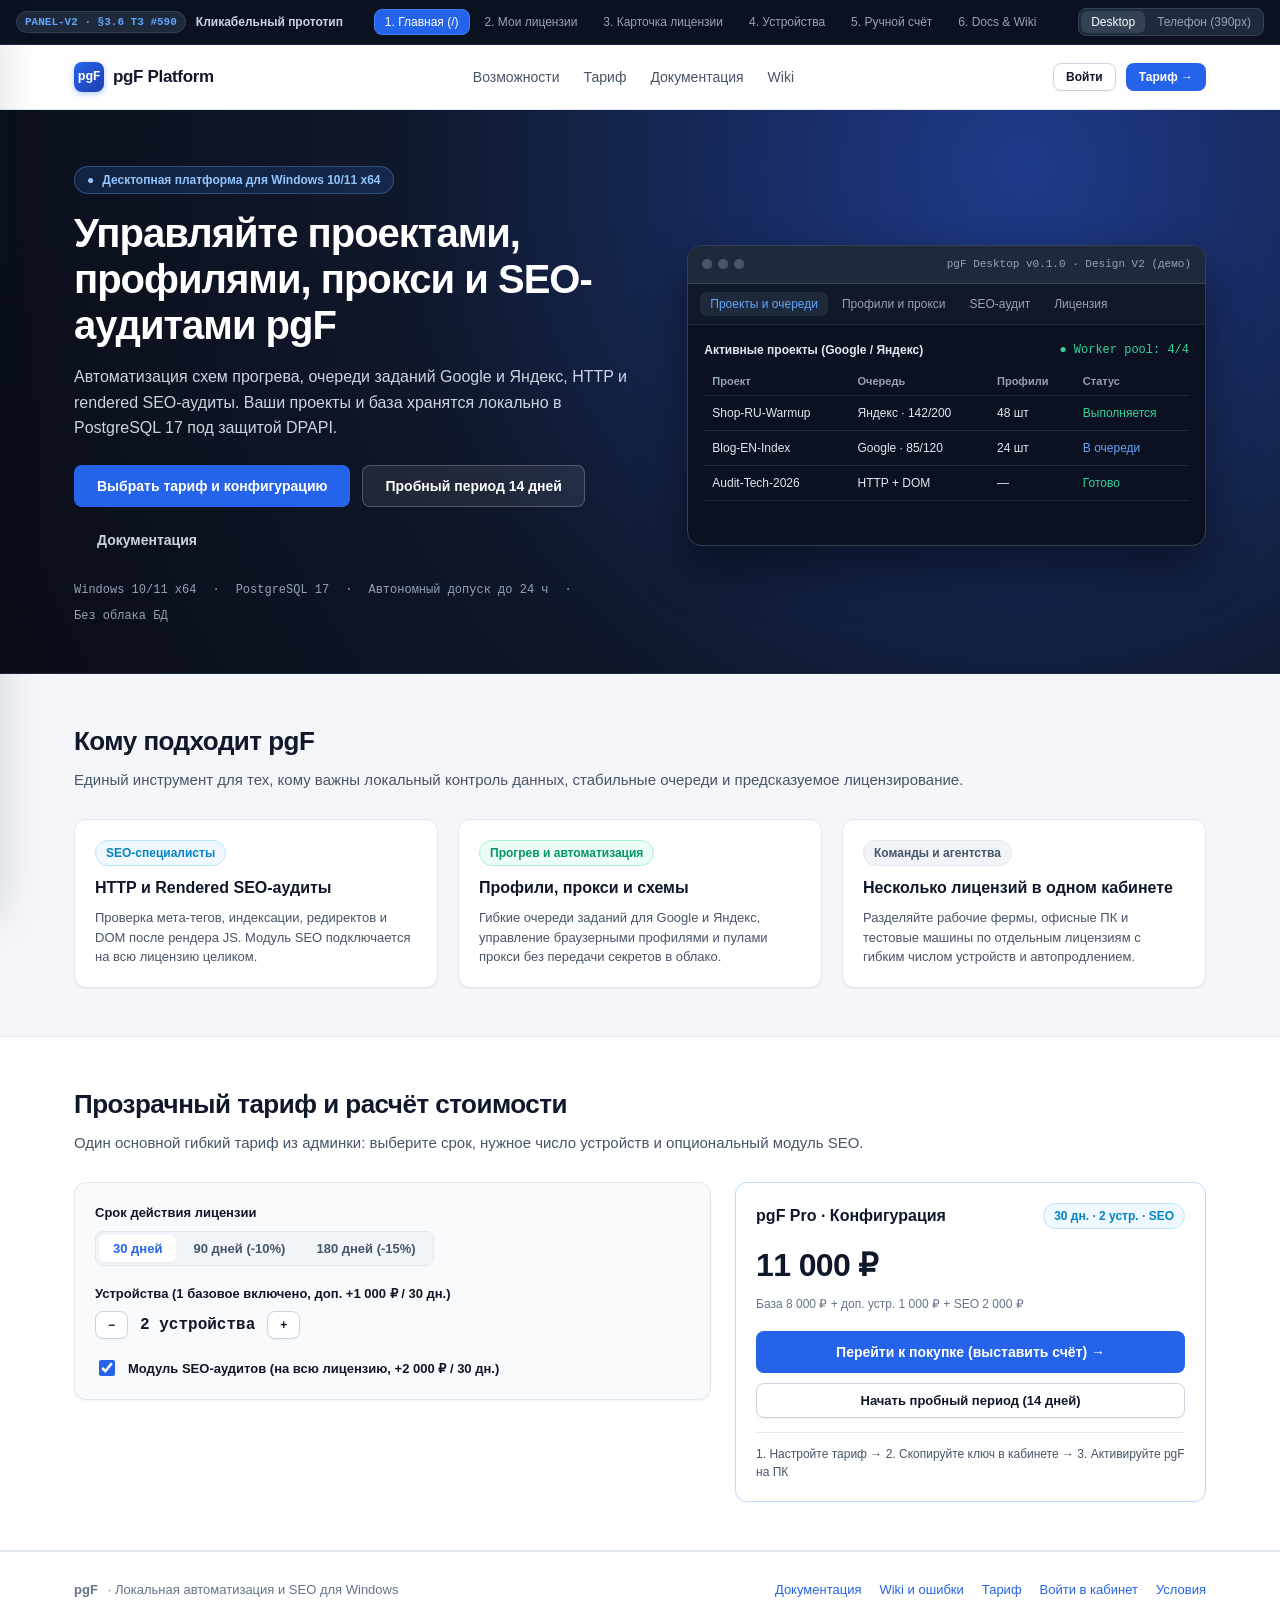
==== index.html @ 6607162d "Replace mobile subnav with slide-out left side drawer" ====
<!DOCTYPE html>
<html lang="ru">
<head>
  <meta charset="UTF-8" />
  <meta name="viewport" content="width=device-width, initial-scale=1.0" />
  <title>pgF PANEL-V2 — Интерактивный прототип (§3.6 ТЗ #590)</title>
  <style>
    :root {
      --bg: #f4f6f9;
      --surface: #ffffff;
      --surface-muted: #f8fafc;
      --surface-dark: #0f172a;
      --surface-dark-2: #1e293b;
      --border: #e2e8f0;
      --border-strong: #cbd5e1;
      --text: #0f172a;
      --text-secondary: #475569;
      --text-muted: #64748b;
      --primary: #2563eb;
      --primary-hover: #1d4ed8;
      --primary-soft: #eff6ff;
      --primary-border: #bfdbfe;
      --success: #059669;
      --success-bg: #ecfdf5;
      --success-border: #a7f3d0;
      --warning: #b45309;
      --warning-bg: #fffbeb;
      --warning-border: #fde68a;
      --danger: #dc2626;
      --danger-hover: #b91c1c;
      --danger-bg: #fef2f2;
      --danger-border: #fecaca;
      --info: #0284c7;
      --info-bg: #f0f9ff;
      --info-border: #bae6fd;
      --radius: 12px;
      --radius-sm: 8px;
      --radius-lg: 16px;
      --shadow-sm: 0 1px 2px rgba(15, 23, 42, 0.05);
      --shadow: 0 4px 12px rgba(15, 23, 42, 0.06), 0 1px 3px rgba(15, 23, 42, 0.04);
      --shadow-lg: 0 16px 40px rgba(15, 23, 42, 0.14);
      --font: -apple-system, BlinkMacSystemFont, "Segoe UI", Roboto, "Helvetica Neue", Arial, sans-serif;
      --mono: ui-monospace, SFMono-Regular, "Cascadia Code", "JetBrains Mono", Menlo, Monaco, Consolas, monospace;
    }

    * { box-sizing: border-box; }
    html, body {
      margin: 0;
      padding: 0;
      font-family: var(--font);
      background: #e2e8f0;
      color: var(--text);
      font-size: 14px;
      line-height: 1.5;
      -webkit-font-smoothing: antialiased;
    }

    button, input, select {
      font-family: inherit;
      font-size: inherit;
    }

    a { color: var(--primary); text-decoration: none; }
    a:hover { text-decoration: underline; }

    /* Prototype Control Bar */
    .proto-bar {
      position: sticky;
      top: 0;
      z-index: 1000;
      background: #0b1120;
      color: #f8fafc;
      border-bottom: 1px solid #1e293b;
      padding: 8px 16px;
      display: flex;
      align-items: center;
      justify-content: space-between;
      gap: 12px;
      flex-wrap: wrap;
    }
    .proto-brand {
      display: flex;
      align-items: center;
      gap: 10px;
      font-size: 12px;
      font-weight: 600;
      color: #cbd5e1;
      white-space: nowrap;
    }
    .proto-pill {
      background: #1e293b;
      color: #60a5fa;
      border: 1px solid #334155;
      padding: 2px 8px;
      border-radius: 999px;
      font-size: 11px;
      font-family: var(--mono);
    }
    .proto-tabs {
      display: flex;
      align-items: center;
      gap: 4px;
      flex-wrap: wrap;
    }
    .proto-tab {
      background: transparent;
      color: #94a3b8;
      border: 1px solid transparent;
      padding: 5px 10px;
      border-radius: 8px;
      font-size: 12px;
      font-weight: 500;
      cursor: pointer;
      transition: all 0.15s;
    }
    .proto-tab:hover {
      color: #f8fafc;
      background: #1e293b;
    }
    .proto-tab.active {
      background: var(--primary);
      color: #ffffff;
      border-color: #3b82f6;
    }
    .proto-viewport-toggle {
      display: flex;
      align-items: center;
      background: #1e293b;
      border: 1px solid #334155;
      border-radius: 8px;
      padding: 2px;
      gap: 2px;
    }
    .vp-btn {
      background: transparent;
      color: #94a3b8;
      border: none;
      padding: 4px 10px;
      border-radius: 6px;
      font-size: 12px;
      font-weight: 500;
      cursor: pointer;
    }
    .vp-btn.active {
      background: #334155;
      color: #ffffff;
    }

    /* Viewport Frame */
    .stage {
      padding: 16px;
      display: flex;
      justify-content: center;
      min-height: calc(100vh - 50px);
    }
    .stage.desktop-mode {
      padding: 0;
    }
    .app-frame {
      width: 100%;
      background: var(--bg);
      min-height: calc(100vh - 50px);
      transition: max-width 0.25s ease, border-radius 0.25s ease;
    }
    .stage.mobile-mode .app-frame {
      max-width: 390px;
      border-radius: 28px;
      border: 8px solid #0f172a;
      box-shadow: var(--shadow-lg);
      overflow-x: hidden;
      min-height: 780px;
      margin: 8px auto 24px;
    }

    /* Common UI Components */
    .container {
      max-width: 1180px;
      margin: 0 auto;
      padding: 0 24px;
    }
    .mobile-mode .container {
      padding: 0 16px;
    }

    .btn {
      display: inline-flex;
      align-items: center;
      justify-content: center;
      gap: 8px;
      padding: 9px 16px;
      border-radius: var(--radius-sm);
      font-weight: 600;
      font-size: 13px;
      cursor: pointer;
      border: 1px solid transparent;
      transition: all 0.15s ease;
      white-space: nowrap;
      text-decoration: none;
    }
    .btn:disabled {
      opacity: 0.55;
      cursor: not-allowed;
    }
    .btn-primary {
      background: var(--primary);
      color: #ffffff;
    }
    .btn-primary:hover:not(:disabled) { background: var(--primary-hover); }
    .btn-secondary {
      background: var(--surface);
      color: var(--text);
      border-color: var(--border-strong);
      box-shadow: var(--shadow-sm);
    }
    .btn-secondary:hover:not(:disabled) { background: var(--surface-muted); border-color: #94a3b8; }
    .btn-ghost {
      background: transparent;
      color: var(--text-secondary);
    }
    .btn-ghost:hover:not(:disabled) { background: #e2e8f0; color: var(--text); }
    .btn-danger {
      background: var(--danger-bg);
      color: var(--danger);
      border-color: var(--danger-border);
    }
    .btn-danger:hover:not(:disabled) {
      background: var(--danger);
      color: #ffffff;
      border-color: var(--danger);
    }
    .btn-danger-solid {
      background: var(--danger);
      color: #ffffff;
    }
    .btn-danger-solid:hover:not(:disabled) { background: var(--danger-hover); }
    .btn-sm { padding: 6px 12px; font-size: 12px; }
    .btn-lg { padding: 12px 22px; font-size: 14px; }

    .badge {
      display: inline-flex;
      align-items: center;
      gap: 6px;
      padding: 3px 10px;
      border-radius: 999px;
      font-size: 12px;
      font-weight: 600;
      border: 1px solid transparent;
      white-space: nowrap;
    }
    .badge-active {
      background: var(--success-bg);
      color: var(--success);
      border-color: var(--success-border);
    }
    .badge-warning {
      background: var(--warning-bg);
      color: var(--warning);
      border-color: var(--warning-border);
    }
    .badge-danger {
      background: var(--danger-bg);
      color: var(--danger);
      border-color: var(--danger-border);
    }
    .badge-info {
      background: var(--info-bg);
      color: var(--info);
      border-color: var(--info-border);
    }
    .badge-neutral {
      background: #f1f5f9;
      color: var(--text-secondary);
      border-color: var(--border);
    }

    .autorenew-tag {
      display: inline-flex;
      align-items: center;
      gap: 6px;
      color: var(--success);
      background: var(--success-bg);
      border: 1px solid var(--success-border);
      padding: 3px 10px;
      border-radius: 999px;
      font-size: 12px;
      font-weight: 600;
    }
    .autorenew-dot {
      width: 7px;
      height: 7px;
      border-radius: 50%;
      background: var(--success);
      display: inline-block;
    }
    .autorenew-off {
      display: inline-flex;
      align-items: center;
      gap: 6px;
      color: var(--text-muted);
      background: #f1f5f9;
      border: 1px solid var(--border);
      padding: 3px 10px;
      border-radius: 999px;
      font-size: 12px;
      font-weight: 500;
    }

    .card {
      background: var(--surface);
      border: 1px solid var(--border);
      border-radius: var(--radius);
      box-shadow: var(--shadow-sm);
    }
    .card-pad { padding: 20px; }
    .mobile-mode .card-pad { padding: 16px; }

    .mono { font-family: var(--mono); }

    .logo-mark {
      display: inline-flex;
      align-items: center;
      gap: 9px;
      font-weight: 800;
      font-size: 17px;
      letter-spacing: -0.02em;
      color: var(--text);
      cursor: pointer;
    }
    .logo-icon {
      width: 30px;
      height: 30px;
      border-radius: 8px;
      background: linear-gradient(135deg, #2563eb 0%, #1e40af 100%);
      color: #fff;
      display: inline-flex;
      align-items: center;
      justify-content: center;
      font-family: var(--mono);
      font-size: 13px;
      font-weight: 800;
      box-shadow: 0 2px 6px rgba(37, 99, 235, 0.35);
    }

    /* Screen visibility */
    .screen { display: none; }
    .screen.active { display: block; }

    /* ================= SCREEN 1: PUBLIC LANDING ================= */
    .pub-header {
      background: rgba(255, 255, 255, 0.92);
      backdrop-filter: blur(8px);
      border-bottom: 1px solid var(--border);
      position: sticky;
      top: 0;
      z-index: 50;
    }
    .pub-header-inner {
      display: flex;
      align-items: center;
      justify-content: space-between;
      height: 64px;
      gap: 16px;
    }
    .pub-nav {
      display: flex;
      align-items: center;
      gap: 24px;
    }
    .pub-nav a, .pub-nav button {
      background: none;
      border: none;
      color: var(--text-secondary);
      font-weight: 500;
      font-size: 14px;
      cursor: pointer;
      padding: 4px 0;
    }
    .pub-nav a:hover, .pub-nav button:hover { color: var(--text); text-decoration: none; }
    .pub-actions {
      display: flex;
      align-items: center;
      gap: 10px;
    }
    .mobile-mode .pub-nav { display: none; }
    .mobile-mode .hide-sm { display: none; }
    .mobile-mode .app-frame { transform: translateZ(0); overflow: hidden; }
    .burger-btn {
      display: none;
      align-items: center;
      justify-content: center;
      width: 36px;
      height: 36px;
      border-radius: 8px;
      border: 1px solid var(--border-strong);
      background: var(--surface);
      color: var(--text);
      font-size: 18px;
      cursor: pointer;
      flex-shrink: 0;
    }
    .mobile-mode .burger-btn { display: inline-flex; }

    /* Slide-out Side Drawer for Mobile */
    .side-drawer-backdrop {
      position: fixed;
      inset: 0;
      background: rgba(15, 23, 42, 0.5);
      opacity: 0;
      pointer-events: none;
      transition: opacity 0.22s ease;
      z-index: 1500;
    }
    .side-drawer-backdrop.open {
      opacity: 1;
      pointer-events: auto;
    }
    .side-drawer {
      position: fixed;
      top: 0;
      left: 0;
      bottom: 0;
      width: 280px;
      max-width: 82vw;
      background: var(--surface);
      border-right: 1px solid var(--border);
      box-shadow: var(--shadow-lg);
      transform: translateX(-100%);
      transition: transform 0.25s cubic-bezier(0.22, 1, 0.36, 1);
      z-index: 1501;
      display: flex;
      flex-direction: column;
      padding: 16px 14px;
      overflow-y: auto;
    }
    .side-drawer.open {
      transform: translateX(0);
    }
    .side-drawer-head {
      display: flex;
      align-items: center;
      justify-content: space-between;
      padding-bottom: 12px;
      margin-bottom: 10px;
      border-bottom: 1px solid var(--border);
    }
    .side-drawer-close {
      background: var(--surface-muted);
      border: 1px solid var(--border);
      border-radius: 8px;
      width: 32px;
      height: 32px;
      font-size: 16px;
      cursor: pointer;
      color: var(--text-secondary);
      display: inline-flex;
      align-items: center;
      justify-content: center;
    }
    .side-drawer .nav-item {
      padding: 10px 12px;
      font-size: 14px;
    }

    @media (max-width: 768px) {
      .pub-nav { display: none; }
      .burger-btn { display: inline-flex; }
      .cab-sidebar { display: none; }
      .cab-search { display: none; }
      .balance-chip { display: none; }
      .hide-sm { display: none; }
      .cab-layout { grid-template-columns: 1fr; }
      .cab-main { padding: 16px; }
      .hero-grid { grid-template-columns: 1fr; gap: 24px; }
      .cards-3 { grid-template-columns: 1fr; }
      .pricing-box { grid-template-columns: 1fr; }
      .grid-2 { grid-template-columns: 1fr; }
    }

    .hero-section {
      background: radial-gradient(circle at 80% 10%, #1e3a8a 0%, #0f172a 55%, #090d16 100%);
      color: #f8fafc;
      padding: 56px 0 48px;
      border-bottom: 1px solid #1e293b;
    }
    .mobile-mode .hero-section { padding: 32px 0 28px; }
    .hero-grid {
      display: grid;
      grid-template-columns: 1.05fr 0.95fr;
      gap: 40px;
      align-items: center;
    }
    .mobile-mode .hero-grid {
      grid-template-columns: 1fr;
      gap: 24px;
    }
    .hero-eyebrow {
      display: inline-flex;
      align-items: center;
      gap: 8px;
      background: rgba(59, 130, 246, 0.16);
      border: 1px solid rgba(96, 165, 250, 0.35);
      color: #93c5fd;
      padding: 4px 12px;
      border-radius: 999px;
      font-size: 12px;
      font-weight: 600;
      margin-bottom: 16px;
    }
    .hero-title {
      font-size: 40px;
      line-height: 1.15;
      font-weight: 800;
      letter-spacing: -0.025em;
      margin: 0 0 16px;
      color: #ffffff;
    }
    .mobile-mode .hero-title { font-size: 26px; }
    .hero-sub {
      font-size: 16px;
      line-height: 1.6;
      color: #cbd5e1;
      margin: 0 0 24px;
    }
    .mobile-mode .hero-sub { font-size: 14px; }
    .hero-ctas {
      display: flex;
      flex-wrap: wrap;
      gap: 12px;
      margin-bottom: 20px;
    }
    .mobile-mode .hero-ctas .btn { width: 100%; }
    .hero-specs {
      display: flex;
      flex-wrap: wrap;
      gap: 8px 16px;
      font-size: 12px;
      color: #94a3b8;
      font-family: var(--mono);
    }

    /* Desktop App Preview Widget on Hero */
    .desktop-preview {
      background: #0b1120;
      border: 1px solid #334155;
      border-radius: 14px;
      overflow: hidden;
      box-shadow: 0 24px 48px rgba(0, 0, 0, 0.45);
    }
    .preview-titlebar {
      background: #1e293b;
      padding: 10px 14px;
      display: flex;
      align-items: center;
      justify-content: space-between;
      border-bottom: 1px solid #334155;
    }
    .preview-dots { display: flex; gap: 6px; }
    .preview-dots span { width: 10px; height: 10px; border-radius: 50%; background: #475569; }
    .preview-tabs {
      display: flex;
      gap: 4px;
      padding: 8px 12px;
      background: #111827;
      border-bottom: 1px solid #1e293b;
      overflow-x: auto;
    }
    .preview-tab {
      background: transparent;
      color: #94a3b8;
      border: none;
      padding: 5px 10px;
      border-radius: 6px;
      font-size: 12px;
      font-weight: 500;
      cursor: pointer;
      white-space: nowrap;
    }
    .preview-tab.active {
      background: #1e293b;
      color: #60a5fa;
    }
    .preview-body {
      padding: 16px;
      color: #e2e8f0;
      font-size: 12px;
      min-height: 220px;
    }
    .preview-table {
      width: 100%;
      border-collapse: collapse;
      margin-top: 8px;
    }
    .preview-table th {
      text-align: left;
      color: #94a3b8;
      font-weight: 600;
      padding: 6px 8px;
      border-bottom: 1px solid #1e293b;
      font-size: 11px;
    }
    .preview-table td {
      padding: 8px;
      border-bottom: 1px solid #1e293b;
      color: #e2e8f0;
    }

    .section { padding: 48px 0; }
    .mobile-mode .section { padding: 32px 0; }
    .section-title {
      font-size: 26px;
      font-weight: 800;
      letter-spacing: -0.02em;
      margin: 0 0 8px;
    }
    .mobile-mode .section-title { font-size: 21px; }
    .section-sub {
      color: var(--text-secondary);
      margin: 0 0 28px;
      font-size: 15px;
    }

    .cards-3 {
      display: grid;
      grid-template-columns: repeat(3, 1fr);
      gap: 20px;
    }
    .mobile-mode .cards-3 { grid-template-columns: 1fr; gap: 14px; }

    .pricing-box {
      display: grid;
      grid-template-columns: 1.15fr 0.85fr;
      gap: 24px;
      align-items: start;
    }
    .mobile-mode .pricing-box { grid-template-columns: 1fr; }

    .opt-group { margin-bottom: 18px; }
    .opt-label { font-weight: 600; font-size: 13px; margin-bottom: 8px; display: block; color: var(--text); }
    .seg-control {
      display: inline-flex;
      background: #f1f5f9;
      border: 1px solid var(--border);
      border-radius: 8px;
      padding: 3px;
      gap: 3px;
      flex-wrap: wrap;
    }
    .seg-btn {
      border: none;
      background: transparent;
      padding: 6px 14px;
      border-radius: 6px;
      font-size: 13px;
      font-weight: 600;
      color: var(--text-secondary);
      cursor: pointer;
    }
    .seg-btn.active {
      background: var(--surface);
      color: var(--primary);
      box-shadow: var(--shadow-sm);
    }

    .pub-footer {
      background: var(--surface);
      border-top: 1px solid var(--border);
      padding: 28px 0;
      color: var(--text-muted);
      font-size: 13px;
    }
    .pub-footer-inner {
      display: flex;
      justify-content: space-between;
      align-items: center;
      flex-wrap: wrap;
      gap: 16px;
    }

    /* ================= CABINET SHELL (SCREENS 2-5) ================= */
    .cab-topbar {
      background: var(--surface);
      border-bottom: 1px solid var(--border);
      height: 60px;
      display: flex;
      align-items: center;
      justify-content: space-between;
      padding: 0 24px;
      gap: 16px;
    }
    .mobile-mode .cab-topbar {
      padding: 0 14px;
      height: 56px;
    }
    .cab-search {
      flex: 1;
      max-width: 340px;
      display: flex;
      align-items: center;
      gap: 8px;
      background: var(--surface-muted);
      border: 1px solid var(--border);
      border-radius: 8px;
      padding: 6px 12px;
      color: var(--text-muted);
      font-size: 13px;
      cursor: pointer;
    }
    .cab-search:hover { border-color: var(--border-strong); }
    .mobile-mode .cab-search { display: none; }

    .cab-user-area {
      display: flex;
      align-items: center;
      gap: 12px;
    }
    .balance-chip {
      background: var(--surface-muted);
      border: 1px solid var(--border);
      border-radius: 8px;
      padding: 5px 12px;
      font-size: 12px;
      display: flex;
      align-items: center;
      gap: 8px;
    }
    .mobile-mode .balance-chip { display: none; }

    .cab-layout {
      display: grid;
      grid-template-columns: 236px 1fr;
      min-height: calc(100vh - 110px);
    }
    .mobile-mode .cab-layout {
      grid-template-columns: 1fr;
    }
    .cab-sidebar {
      background: var(--surface);
      border-right: 1px solid var(--border);
      padding: 16px 12px;
      display: flex;
      flex-direction: column;
      gap: 4px;
    }
    .mobile-mode .cab-sidebar {
      display: none;
    }
    .mobile-subnav {
      display: none;
    }
    .mobile-mode .mobile-subnav {
      display: flex;
      gap: 6px;
      overflow-x: auto;
      padding: 10px 14px;
      background: var(--surface);
      border-bottom: 1px solid var(--border);
    }
    .mobile-mode .mobile-subnav .chip {
      white-space: nowrap;
      flex-shrink: 0;
    }
    .nav-item {
      display: flex;
      align-items: center;
      gap: 10px;
      padding: 9px 12px;
      border-radius: 8px;
      color: var(--text-secondary);
      font-weight: 500;
      font-size: 13px;
      cursor: pointer;
      border: none;
      background: transparent;
      text-align: left;
      width: 100%;
    }
    .nav-item:hover { background: var(--surface-muted); color: var(--text); }
    .nav-item.active {
      background: var(--primary-soft);
      color: var(--primary);
      font-weight: 600;
    }
    .nav-divider {
      height: 1px;
      background: var(--border);
      margin: 8px 4px;
    }

    .cab-main {
      padding: 28px 32px;
      max-width: 1040px;
    }
    .mobile-mode .cab-main {
      padding: 16px;
    }

    .page-header {
      display: flex;
      align-items: flex-start;
      justify-content: space-between;
      gap: 16px;
      flex-wrap: wrap;
      margin-bottom: 20px;
    }
    .page-title {
      font-size: 24px;
      font-weight: 800;
      letter-spacing: -0.02em;
      margin: 0;
    }
    .mobile-mode .page-title { font-size: 20px; }

    /* License List Cards */
    .filter-bar {
      display: flex;
      align-items: center;
      justify-content: space-between;
      gap: 12px;
      flex-wrap: wrap;
      margin-bottom: 16px;
    }
    .input {
      background: var(--surface);
      border: 1px solid var(--border-strong);
      border-radius: 8px;
      padding: 8px 12px;
      font-size: 13px;
      color: var(--text);
      outline: none;
    }
    .input:focus { border-color: var(--primary); box-shadow: 0 0 0 3px rgba(37, 99, 235, 0.12); }

    .lic-card {
      background: var(--surface);
      border: 1px solid var(--border);
      border-radius: var(--radius);
      padding: 18px 20px;
      margin-bottom: 14px;
      box-shadow: var(--shadow-sm);
      transition: border-color 0.15s;
    }
    .lic-card:hover { border-color: var(--border-strong); }
    .lic-card-top {
      display: flex;
      align-items: flex-start;
      justify-content: space-between;
      gap: 12px;
      flex-wrap: wrap;
      margin-bottom: 10px;
    }
    .lic-meta-row {
      display: flex;
      align-items: center;
      flex-wrap: wrap;
      gap: 10px 16px;
      font-size: 13px;
      color: var(--text-secondary);
      margin-bottom: 12px;
    }
    .lic-key-row {
      display: flex;
      align-items: center;
      justify-content: space-between;
      gap: 12px;
      flex-wrap: wrap;
      background: var(--surface-muted);
      border: 1px solid var(--border);
      border-radius: 8px;
      padding: 10px 14px;
      margin-bottom: 12px;
    }
    .lic-actions-row {
      display: flex;
      align-items: center;
      justify-content: space-between;
      gap: 12px;
      flex-wrap: wrap;
    }
    .mobile-mode .lic-actions-row {
      flex-direction: column;
      align-items: stretch;
    }
    .mobile-mode .lic-actions-row .btn-group {
      display: flex;
      gap: 8px;
    }
    .mobile-mode .lic-actions-row .btn-group .btn { flex: 1; }

    /* Screen 3 & 4 & 5 Specifics */
    .breadcrumb {
      display: inline-flex;
      align-items: center;
      gap: 6px;
      color: var(--text-secondary);
      font-size: 13px;
      font-weight: 500;
      cursor: pointer;
      background: none;
      border: none;
      padding: 0;
      margin-bottom: 14px;
    }
    .breadcrumb:hover { color: var(--primary); }

    .grid-2 {
      display: grid;
      grid-template-columns: 1fr 1fr;
      gap: 16px;
    }
    .mobile-mode .grid-2 { grid-template-columns: 1fr; }

    .callout {
      display: flex;
      gap: 12px;
      padding: 14px 16px;
      border-radius: var(--radius-sm);
      font-size: 13px;
      border: 1px solid;
      margin-bottom: 16px;
    }
    .callout-info { background: var(--info-bg); border-color: var(--info-border); color: #0c4a6e; }
    .callout-warning { background: var(--warning-bg); border-color: var(--warning-border); color: #78350f; }
    .callout-success { background: var(--success-bg); border-color: var(--success-border); color: #064e3b; }

    .device-row {
      display: flex;
      align-items: center;
      justify-content: space-between;
      gap: 16px;
      flex-wrap: wrap;
      padding: 16px 20px;
      background: var(--surface);
      border: 1px solid var(--border);
      border-radius: var(--radius);
      margin-bottom: 10px;
    }

    .invoice-table {
      width: 100%;
      border-collapse: collapse;
    }
    .invoice-table td {
      padding: 10px 0;
      border-bottom: 1px solid var(--border);
      font-size: 13px;
    }
    .invoice-table tr:last-child td { border-bottom: none; }
    .invoice-total-row td {
      padding-top: 14px;
      font-size: 16px;
      font-weight: 800;
      color: var(--text);
    }

    /* Screen 6 Docs & Wiki */
    .help-hero {
      background: var(--surface);
      border-bottom: 1px solid var(--border);
      padding: 36px 0;
    }
    .help-search-wrap {
      max-width: 720px;
      margin: 0 auto;
      position: relative;
    }
    .help-search-input {
      width: 100%;
      padding: 14px 80px 14px 44px;
      border-radius: 12px;
      border: 1px solid var(--border-strong);
      font-size: 15px;
      background: var(--surface-muted);
      outline: none;
    }
    .help-search-input:focus {
      background: var(--surface);
      border-color: var(--primary);
      box-shadow: 0 0 0 4px rgba(37, 99, 235, 0.12);
    }
    .chip {
      display: inline-flex;
      align-items: center;
      padding: 5px 12px;
      border-radius: 999px;
      background: var(--surface-muted);
      border: 1px solid var(--border);
      font-size: 12px;
      font-weight: 500;
      color: var(--text-secondary);
      cursor: pointer;
    }
    .chip:hover, .chip.active {
      background: var(--primary-soft);
      border-color: var(--primary-border);
      color: var(--primary);
    }
    .doc-link-item {
      display: flex;
      align-items: center;
      justify-content: space-between;
      padding: 10px 12px;
      border-radius: 8px;
      border: 1px solid transparent;
      cursor: pointer;
      color: var(--text);
      font-size: 13px;
      font-weight: 500;
    }
    .doc-link-item:hover { background: var(--surface-muted); border-color: var(--border); }
    .doc-link-item.active {
      background: var(--primary-soft);
      border-color: var(--primary-border);
      color: var(--primary);
      font-weight: 600;
    }

    /* Modal & Toast */
    .modal-backdrop {
      position: fixed;
      inset: 0;
      background: rgba(15, 23, 42, 0.55);
      display: none;
      align-items: center;
      justify-content: center;
      padding: 16px;
      z-index: 2000;
    }
    .modal-backdrop.open { display: flex; }
    .modal-card {
      background: var(--surface);
      border-radius: var(--radius-lg);
      max-width: 460px;
      width: 100%;
      padding: 24px;
      box-shadow: var(--shadow-lg);
      border: 1px solid var(--border);
    }

    .toast-container {
      position: fixed;
      bottom: 20px;
      right: 20px;
      z-index: 3000;
      display: flex;
      flex-direction: column;
      gap: 8px;
    }
    .toast {
      background: #0f172a;
      color: #ffffff;
      padding: 10px 16px;
      border-radius: 10px;
      font-size: 13px;
      font-weight: 500;
      box-shadow: var(--shadow-lg);
      border: 1px solid #334155;
      display: flex;
      align-items: center;
      gap: 8px;
      animation: slideIn 0.2s ease;
    }
    @keyframes slideIn {
      from { transform: translateY(10px); opacity: 0; }
      to { transform: translateY(0); opacity: 1; }
    }
  </style>
</head>
<body>

  <!-- Prototype Navigation & Viewport Switcher -->
  <div class="proto-bar" id="protoBar">
    <div class="proto-brand">
      <span class="proto-pill">PANEL-V2 · §3.6 ТЗ #590</span>
      <span>Кликабельный прототип</span>
    </div>
    <div class="proto-tabs" id="protoTabs">
      <button class="proto-tab active" data-screen="s1" onclick="goScreen('s1')">1. Главная (/)</button>
      <button class="proto-tab" data-screen="s2" onclick="goScreen('s2')">2. Мои лицензии</button>
      <button class="proto-tab" data-screen="s3" onclick="goScreen('s3')">3. Карточка лицензии</button>
      <button class="proto-tab" data-screen="s4" onclick="goScreen('s4')">4. Устройства</button>
      <button class="proto-tab" data-screen="s5" onclick="goScreen('s5')">5. Ручной счёт</button>
      <button class="proto-tab" data-screen="s6" onclick="goScreen('s6')">6. Docs &amp; Wiki</button>
    </div>
    <div class="proto-viewport-toggle">
      <button class="vp-btn active" id="vpDesktop" onclick="setViewport('desktop')">Desktop</button>
      <button class="vp-btn" id="vpMobile" onclick="setViewport('mobile')">Телефон (390px)</button>
    </div>
  </div>

  <div class="stage desktop-mode" id="stage">
    <div class="app-frame" id="appFrame">

      <!-- Slide-out Mobile Side Drawer -->
      <div class="side-drawer-backdrop" id="sideDrawerBackdrop" onclick="closeMobileMenus()"></div>
      <aside class="side-drawer" id="sideDrawer" aria-label="Мобильное меню">
        <div class="side-drawer-head">
          <div class="logo-mark" onclick="closeMobileMenus();goScreen('s1')">
            <span class="logo-icon">pgF</span>
            <span id="sideDrawerTitle">pgF Меню</span>
          </div>
          <button class="side-drawer-close" aria-label="Закрыть меню" onclick="closeMobileMenus()">✕</button>
        </div>
        <div id="sideDrawerBody" style="display:flex;flex-direction:column;gap:4px;"></div>
      </aside>

      <!-- =====================================================================
           ЭКРАН 1: ПУБЛИЧНАЯ ГЛАВНАЯ ДО ВХОДА (/)
           ===================================================================== -->
      <section class="screen active" id="s1">
        <header class="pub-header">
          <div class="container pub-header-inner">
            <div style="display:flex;align-items:center;gap:10px;">
              <button class="burger-btn" aria-label="Меню" onclick="toggleMobileMenu('public')">☰</button>
              <div class="logo-mark" onclick="goScreen('s1')">
                <span class="logo-icon">pgF</span>
                <span>pgF Platform</span>
              </div>
            </div>
            <nav class="pub-nav">
              <button onclick="scrollToEl('s1-audience')">Возможности</button>
              <button onclick="scrollToEl('s1-pricing')">Тариф</button>
              <button onclick="goScreen('s6', {tab:'docs'})">Документация</button>
              <button onclick="goScreen('s6', {tab:'wiki'})">Wiki</button>
            </nav>
            <div class="pub-actions">
              <button class="btn btn-secondary btn-sm" onclick="goScreen('s2')">Войти</button>
              <button class="btn btn-primary btn-sm" onclick="scrollToEl('s1-pricing')">Тариф →</button>
            </div>
          </div>
        </header>

        <div class="hero-section">
          <div class="container hero-grid">
            <div>
              <div class="hero-eyebrow">
                <span>●</span> Десктопная платформа для Windows 10/11 x64
              </div>
              <h1 class="hero-title">Управляйте проектами, профилями, прокси и SEO-аудитами pgF</h1>
              <p class="hero-sub">
                Автоматизация схем прогрева, очереди заданий Google и Яндекс, HTTP и rendered SEO-аудиты.
                Ваши проекты и база хранятся локально в PostgreSQL 17 под защитой DPAPI.
              </p>
              <div class="hero-ctas">
                <button class="btn btn-primary btn-lg" onclick="scrollToEl('s1-pricing')">Выбрать тариф и конфигурацию</button>
                <button class="btn btn-secondary btn-lg" style="background:rgba(255,255,255,0.08);color:#fff;border-color:rgba(255,255,255,0.22);" onclick="goScreen('s2')">Пробный период 14 дней</button>
                <button class="btn btn-ghost btn-lg" style="color:#cbd5e1;" onclick="goScreen('s6')">Документация</button>
              </div>
              <div class="hero-specs">
                <span>Windows 10/11 x64</span>
                <span>·</span>
                <span>PostgreSQL 17</span>
                <span>·</span>
                <span>Автономный допуск до 24 ч</span>
                <span>·</span>
                <span>Без облака БД</span>
              </div>
            </div>

            <!-- Interactive Desktop Showcase (Synthetic Data) -->
            <div class="desktop-preview">
              <div class="preview-titlebar">
                <div class="preview-dots"><span></span><span></span><span></span></div>
                <span class="mono" style="font-size:11px;color:#94a3b8;">pgF Desktop v0.1.0 · Design V2 (демо)</span>
              </div>
              <div class="preview-tabs">
                <button class="preview-tab active" onclick="switchPreviewTab(this, 'tab-projects')">Проекты и очереди</button>
                <button class="preview-tab" onclick="switchPreviewTab(this, 'tab-proxies')">Профили и прокси</button>
                <button class="preview-tab" onclick="switchPreviewTab(this, 'tab-seo')">SEO-аудит</button>
                <button class="preview-tab" onclick="switchPreviewTab(this, 'tab-lic')">Лицензия</button>
              </div>
              <div class="preview-body" id="previewBody">
                <!-- Populated by JS -->
              </div>
            </div>
          </div>
        </div>

        <!-- Для кого pgF -->
        <section class="section" id="s1-audience">
          <div class="container">
            <h2 class="section-title">Кому подходит pgF</h2>
            <p class="section-sub">Единый инструмент для тех, кому важны локальный контроль данных, стабильные очереди и предсказуемое лицензирование.</p>
            <div class="cards-3">
              <div class="card card-pad">
                <div class="badge badge-info" style="margin-bottom:10px;">SEO-специалисты</div>
                <h3 style="margin:0 0 8px;font-size:16px;">HTTP и Rendered SEO-аудиты</h3>
                <p style="margin:0;color:var(--text-secondary);font-size:13px;">
                  Проверка мета-тегов, индексации, редиректов и DOM после рендера JS. Модуль SEO подключается на всю лицензию целиком.
                </p>
              </div>
              <div class="card card-pad">
                <div class="badge badge-active" style="margin-bottom:10px;">Прогрев и автоматизация</div>
                <h3 style="margin:0 0 8px;font-size:16px;">Профили, прокси и схемы</h3>
                <p style="margin:0;color:var(--text-secondary);font-size:13px;">
                  Гибкие очереди заданий для Google и Яндекс, управление браузерными профилями и пулами прокси без передачи секретов в облако.
                </p>
              </div>
              <div class="card card-pad">
                <div class="badge badge-neutral" style="margin-bottom:10px;">Команды и агентства</div>
                <h3 style="margin:0 0 8px;font-size:16px;">Несколько лицензий в одном кабинете</h3>
                <p style="margin:0;color:var(--text-secondary);font-size:13px;">
                  Разделяйте рабочие фермы, офисные ПК и тестовые машины по отдельным лицензиям с гибким числом устройств и автопродлением.
                </p>
              </div>
            </div>
          </div>
        </section>

        <!-- Тариф и калькулятор -->
        <section class="section" id="s1-pricing" style="background:var(--surface);border-top:1px solid var(--border);border-bottom:1px solid var(--border);">
          <div class="container">
            <h2 class="section-title">Прозрачный тариф и расчёт стоимости</h2>
            <p class="section-sub">Один основной гибкий тариф из админки: выберите срок, нужное число устройств и опциональный модуль SEO.</p>

            <div class="pricing-box">
              <div class="card card-pad" style="background:var(--surface-muted);">
                <div class="opt-group">
                  <span class="opt-label">Срок действия лицензии</span>
                  <div class="seg-control" id="pubPeriodControl">
                    <button class="seg-btn active" onclick="setPubPeriod(30, this)">30 дней</button>
                    <button class="seg-btn" onclick="setPubPeriod(90, this)">90 дней (-10%)</button>
                    <button class="seg-btn" onclick="setPubPeriod(180, this)">180 дней (-15%)</button>
                  </div>
                </div>

                <div class="opt-group">
                  <span class="opt-label">Устройства (1 базовое включено, доп. +1 000 ₽ / 30 дн.)</span>
                  <div style="display:flex;align-items:center;gap:12px;">
                    <button class="btn btn-secondary btn-sm" onclick="changePubDevices(-1)">−</button>
                    <strong class="mono" style="font-size:16px;" id="pubDevCount">2 устройства</strong>
                    <button class="btn btn-secondary btn-sm" onclick="changePubDevices(1)">+</button>
                  </div>
                </div>

                <div class="opt-group" style="margin-bottom:0;">
                  <label style="display:flex;align-items:center;gap:10px;cursor:pointer;font-weight:600;font-size:13px;">
                    <input type="checkbox" id="pubSeoCheck" checked onchange="recalcPubPrice()" style="width:16px;height:16px;accent-color:var(--primary);" />
                    <span>Модуль SEO-аудитов (на всю лицензию, +2 000 ₽ / 30 дн.)</span>
                  </label>
                </div>
              </div>

              <div class="card card-pad" style="border-color:var(--primary-border);">
                <div style="display:flex;justify-content:space-between;align-items:center;margin-bottom:12px;">
                  <span style="font-weight:700;font-size:16px;">pgF Pro · Конфигурация</span>
                  <span class="badge badge-info" id="pubSummaryBadge">30 дн. · 2 устр. · SEO</span>
                </div>
                <div style="font-size:32px;font-weight:800;letter-spacing:-0.02em;margin-bottom:6px;" id="pubTotalPrice">11 000 ₽</div>
                <div style="font-size:12px;color:var(--text-muted);margin-bottom:18px;" id="pubPriceBreakdown">
                  База 8 000 ₽ + 1 доп. устр. 1 000 ₽ + SEO 2 000 ₽
                </div>
                <div style="display:flex;flex-direction:column;gap:10px;">
                  <button class="btn btn-primary btn-lg" onclick="goScreen('s5')">Перейти к покупке (выставить счёт) →</button>
                  <button class="btn btn-secondary" onclick="goScreen('s2')">Начать пробный период (14 дней)</button>
                </div>
                <div style="margin-top:14px;padding-top:12px;border-top:1px solid var(--border);font-size:12px;color:var(--text-secondary);">
                  1. Настройте тариф → 2. Скопируйте ключ в кабинете → 3. Активируйте pgF на ПК
                </div>
              </div>
            </div>
          </div>
        </section>

        <footer class="pub-footer">
          <div class="container pub-footer-inner">
            <div style="display:flex;align-items:center;gap:10px;">
              <strong>pgF</strong>
              <span>· Локальная автоматизация и SEO для Windows</span>
            </div>
            <div style="display:flex;gap:18px;flex-wrap:wrap;">
              <a href="javascript:void(0)" onclick="goScreen('s6',{tab:'docs'})">Документация</a>
              <a href="javascript:void(0)" onclick="goScreen('s6',{tab:'wiki'})">Wiki и ошибки</a>
              <a href="javascript:void(0)" onclick="scrollToEl('s1-pricing')">Тариф</a>
              <a href="javascript:void(0)" onclick="goScreen('s2')">Войти в кабинет</a>
              <a href="javascript:void(0)" onclick="showToast('Открыты условия лицензионного соглашения')">Условия</a>
            </div>
          </div>
        </footer>
      </section>


      <!-- =====================================================================
           CABINET SHELL (SCREENS 2, 3, 4, 5)
           ===================================================================== -->
      <div id="cabinetShell" style="display:none;">
        <header class="cab-topbar">
          <div style="display:flex;align-items:center;gap:10px;">
            <button class="burger-btn" aria-label="Меню кабинета" onclick="toggleMobileMenu('cabinet')">☰</button>
            <div class="logo-mark" onclick="goScreen('s1')">
              <span class="logo-icon">pgF</span>
              <span>Кабинет</span>
            </div>
          </div>
          <div class="cab-search" onclick="goScreen('s6')">
            <span>🔍</span>
            <span style="flex:1;">Поиск в Документации и Wiki...</span>
            <span class="mono" style="font-size:11px;background:#e2e8f0;padding:1px 6px;border-radius:4px;">Ctrl+K</span>
          </div>
          <div class="cab-user-area">
            <div class="balance-chip" onclick="goScreen('s5')" style="cursor:pointer;">
              <span>Баланс: <strong>6 000 ₽</strong></span>
              <span style="color:var(--text-muted);">(Осн: 4 000 · Бон: 2 000)</span>
            </div>
            <span style="font-size:13px;color:var(--text-secondary);" class="hide-sm">alex.k@example.com</span>
            <button class="btn btn-secondary btn-sm" onclick="goScreen('s1')">Выйти</button>
          </div>
        </header>

        <div class="cab-layout">
          <aside class="cab-sidebar">
            <button class="nav-item" onclick="goScreen('s2')">🏠 Главная кабинета</button>
            <button class="nav-item" id="nav-s2" onclick="goScreen('s2')">🔑 Мои лицензии</button>
            <button class="nav-item" id="nav-s5" onclick="goScreen('s5')">💳 Баланс и счета</button>
            <button class="nav-item" onclick="showToast('Реферальная программа: 10% бонусами')">🎁 Рефералы</button>
            <button class="nav-item" onclick="showToast('Раздел тикетов поддержки (/app/support)')">💬 Поддержка</button>
            <button class="nav-item" onclick="showToast('Актуальная версия pgF 0.1.0 для Windows x64')">⬇️ Скачать pgF</button>
            <button class="nav-item" onclick="showToast('Настройки аккаунта и 2FA в Telegram')">⚙️ Настройки</button>
            <div class="nav-divider"></div>
            <button class="nav-item" onclick="goScreen('s6',{tab:'docs'})">📘 Документация</button>
            <button class="nav-item" onclick="goScreen('s6',{tab:'wiki'})">🩺 Wiki и ошибки</button>
          </aside>

          <main class="cab-main">

            <!-- ===============================================================
                 ЭКРАН 2: «МОИ ЛИЦЕНЗИИ» (/app/licenses)
                 =============================================================== -->
            <section class="screen" id="s2">
              <div class="page-header">
                <div>
                  <h1 class="page-title">Мои лицензии <span style="color:var(--text-muted);font-weight:600;" id="licTotalCount">(4)</span></h1>
                  <p style="margin:4px 0 0;color:var(--text-secondary);font-size:13px;">
                    Управляйте ключами, сроками действия, автопродлением и устройствами каждой лицензии отдельно.
                  </p>
                </div>
                <div style="display:flex;gap:8px;flex-wrap:wrap;">
                  <button class="btn btn-primary" onclick="goScreen('s5')">+ Купить лицензию</button>
                  <button class="btn btn-secondary" onclick="showToast('Запрос переноса лицензии от реселлера')">Перенести от реселлера</button>
                </div>
              </div>

              <div class="filter-bar">
                <div class="seg-control" id="licFilterPills">
                  <button class="seg-btn active" onclick="filterLicenses('ALL', this)">Все</button>
                  <button class="seg-btn" onclick="filterLicenses('ACTIVE', this)">Активные</button>
                  <button class="seg-btn" onclick="filterLicenses('TRIAL', this)">Триал</button>
                  <button class="seg-btn" onclick="filterLicenses('EXPIRED', this)">Истекшие</button>
                </div>
                <input type="text" class="input" id="licSearchInput" placeholder="Поиск по названию или LIC-..." oninput="renderLicensesList()" style="min-width:240px;" />
              </div>

              <div id="licensesListContainer">
                <!-- Rendered by JS -->
              </div>
            </section>

            <!-- ===============================================================
                 ЭКРАН 3: КАРТОЧКА ЛИЦЕНЗИИ (/app/licenses/[id])
                 =============================================================== -->
            <section class="screen" id="s3">
              <button class="breadcrumb" onclick="goScreen('s2')">← Назад к «Моим лицензиям»</button>

              <div class="card card-pad" style="margin-bottom:16px;">
                <div class="lic-card-top">
                  <div>
                    <div style="display:flex;align-items:center;gap:10px;flex-wrap:wrap;">
                      <h1 class="page-title" id="s3Name">Рабочая ферма #1</h1>
                      <button class="btn btn-secondary btn-sm" onclick="renameCurrentLicense()">Ред. название</button>
                    </div>
                    <div class="mono" style="font-size:12px;color:var(--text-muted);margin-top:4px;" id="s3Meta">
                      Public ID: LIC-A1B2C3D4E5F6 · Источник: Прямая покупка
                    </div>
                  </div>
                  <span class="badge badge-active" id="s3StatusBadge">ACTIVE</span>
                </div>
                <div style="display:flex;align-items:center;justify-content:space-between;gap:12px;flex-wrap:wrap;padding-top:10px;border-top:1px solid var(--border);font-size:13px;">
                  <div>
                    <span style="color:var(--text-muted);">Личное примечание:</span>
                    <strong id="s3Note">«Основной сервер Google/Яндекс»</strong>
                  </div>
                  <button class="btn btn-ghost btn-sm" onclick="editNoteCurrentLicense()">Изменить примечание</button>
                </div>
              </div>

              <div class="grid-2" style="margin-bottom:16px;">
                <div class="card card-pad">
                  <div style="font-size:12px;font-weight:700;text-transform:uppercase;letter-spacing:0.04em;color:var(--text-muted);margin-bottom:10px;">
                    Срок действия и права
                  </div>
                  <div style="font-size:18px;font-weight:800;margin-bottom:4px;" id="s3Expiry">До 25.12.2026 (осталось 30 дн.)</div>
                  <div style="font-size:13px;color:var(--text-secondary);margin-bottom:12px;">
                    Лимит устройств: <strong id="s3DeviceSummary">2 из 2 занято</strong>
                  </div>
                  <div style="display:flex;gap:8px;flex-wrap:wrap;" id="s3Rights">
                    <span class="badge badge-info">✓ Desktop</span>
                    <span class="badge badge-info">✓ SEO (на всю лицензию)</span>
                  </div>
                </div>

                <div class="card card-pad">
                  <div style="font-size:12px;font-weight:700;text-transform:uppercase;letter-spacing:0.04em;color:var(--text-muted);margin-bottom:10px;">
                    Автопродление
                  </div>
                  <div style="display:flex;align-items:center;justify-content:space-between;gap:12px;flex-wrap:wrap;margin-bottom:10px;">
                    <span id="s3AutoRenewBadge" class="autorenew-tag"><span class="autorenew-dot"></span> Автопродление включено</span>
                    <button class="btn btn-secondary btn-sm" id="s3AutoRenewBtn" onclick="toggleAutoRenew()">Выключить</button>
                  </div>
                  <div style="font-size:12px;color:var(--text-secondary);" id="s3AutoRenewNote">
                    Следующее списание: 25.12.2026 (10 000 ₽) с внутреннего баланса по актуальной цене.
                  </div>
                </div>
              </div>

              <!-- Текущий лицензионный ключ -->
              <div class="card card-pad" style="margin-bottom:16px;border-color:var(--primary-border);">
                <div style="display:flex;align-items:center;justify-content:space-between;gap:12px;margin-bottom:12px;">
                  <div>
                    <div style="font-weight:700;font-size:15px;">Текущий лицензионный ключ</div>
                    <div style="font-size:12px;color:var(--text-muted);">Введите этот ключ в настольном приложении pgF</div>
                  </div>
                  <span class="badge badge-active">Ключ: ACTIVE</span>
                </div>
                <div class="lic-key-row">
                  <code class="mono" style="font-size:16px;font-weight:700;letter-spacing:0.03em;" id="s3KeyValue">PGF-7K9M-4X2Q-8P5N-3V1R</code>
                  <div style="display:flex;gap:8px;flex-wrap:wrap;">
                    <button class="btn btn-primary" onclick="copyCurrentKey()">📋 Копировать ключ</button>
                    <button class="btn btn-secondary" onclick="openRotateKeyModal()">Заменить ключ</button>
                  </div>
                </div>
                <div style="font-size:12px;color:var(--text-muted);">
                  Подсказка: замена ключа обновит ключ на месте; оплаченный срок, права и привязанные устройства сохранятся.
                </div>
              </div>

              <!-- Действия по лицензии -->
              <div class="card card-pad">
                <div style="font-weight:700;font-size:14px;margin-bottom:12px;">Действия по этой лицензии</div>
                <div style="display:flex;gap:10px;flex-wrap:wrap;">
                  <button class="btn btn-primary" onclick="goScreen('s4')" id="s3DevicesBtn">
                    Устройства этой лицензии (2 / 2) →
                  </button>
                  <button class="btn btn-secondary" onclick="goScreen('s5')">
                    Продлить / изменить опции
                  </button>
                  <button class="btn btn-secondary" onclick="openUpsellModal()">
                    Докупить устройства / SEO
                  </button>
                  <button class="btn btn-ghost" onclick="goScreen('s6',{article:'activation'})">
                    Как активировать ключ ↗
                  </button>
                </div>
              </div>
            </section>

            <!-- ===============================================================
                 ЭКРАН 4: УСТРОЙСТВА ВЫБРАННОЙ ЛИЦЕНЗИИ (/app/licenses/[id]/devices)
                 =============================================================== -->
            <section class="screen" id="s4">
              <button class="breadcrumb" onclick="goScreen('s3')" id="s4BackBtn">← Назад к карточке «Рабочая ферма #1»</button>

              <div class="page-header">
                <div>
                  <h1 class="page-title" id="s4Title">Устройства лицензии «Рабочая ферма #1»</h1>
                  <div class="mono" style="font-size:12px;color:var(--text-muted);margin-top:4px;" id="s4SubId">Public ID: LIC-A1B2C3D4E5F6</div>
                </div>
                <button class="btn btn-primary" onclick="openUpsellModal()">+ Докупить устройства / модули</button>
              </div>

              <!-- Slot & Limit KPIs -->
              <div class="grid-2" style="margin-bottom:16px;">
                <div class="card card-pad" style="display:flex;align-items:center;justify-content:space-between;">
                  <div>
                    <div style="font-size:12px;color:var(--text-muted);font-weight:600;">ЗАНЯТО МЕСТ</div>
                    <div style="font-size:26px;font-weight:800;margin-top:2px;" id="s4SlotCounter">2 из 2</div>
                  </div>
                  <span class="badge badge-warning" id="s4SlotBadge">Все слоты заняты</span>
                </div>
                <div class="card card-pad" style="display:flex;align-items:center;justify-content:space-between;">
                  <div>
                    <div style="font-size:12px;color:var(--text-muted);font-weight:600;">ЛИМИТ ОТВЯЗОК ЗА 30 ДНЕЙ</div>
                    <div style="font-size:20px;font-weight:800;margin-top:2px;" id="s4UnbindQuota">Использовано 1 из 3</div>
                  </div>
                  <span class="badge badge-neutral" id="s4QuotaLeft">Осталось 2</span>
                </div>
              </div>

              <div class="callout callout-info">
                <span style="font-size:16px;">ℹ️</span>
                <div>
                  <strong>Удаление pgF с ПК не освобождает слот — отвяжите устройство здесь.</strong><br />
                  Слот освобождается сразу, но ранее выданный подписанный офлайн-допуск на старом ПК может действовать до следующей проверки (≤ 12 ч) или истечения (≤ 24 ч).
                </div>
              </div>

              <div style="display:flex;align-items:center;justify-content:space-between;margin-bottom:10px;">
                <h2 style="font-size:16px;font-weight:700;margin:0;" id="s4ActiveHeading">Активные устройства (2)</h2>
                <button class="btn btn-ghost btn-sm" onclick="resetDevicesDemo()" id="s4ResetBtn" style="display:none;">↺ Вернуть 2 из 2 (демо)</button>
              </div>

              <div id="s4DevicesList">
                <!-- Rendered by JS -->
              </div>

              <div class="card card-pad" style="margin-top:20px;">
                <h3 style="font-size:15px;font-weight:700;margin:0 0 12px;">История привязок и отвязок этой лицензии</h3>
                <div id="s4HistoryList" style="font-size:13px;">
                  <!-- Rendered by JS -->
                </div>
              </div>
            </section>

            <!-- ===============================================================
                 ЭКРАН 5: РУЧНОЙ СЧЁТ (/app/billing/invoices/[id])
                 =============================================================== -->
            <section class="screen" id="s5">
              <button class="breadcrumb" onclick="goScreen('s2')">← Назад к «Моим лицензиям»</button>

              <div class="page-header">
                <div>
                  <div style="display:flex;align-items:center;gap:12px;flex-wrap:wrap;">
                    <h1 class="page-title mono">Счёт #INV-2026-000142</h1>
                    <span class="badge badge-warning" id="s5StatusBadge">● Подтверждение на проверке</span>
                  </div>
                  <div style="font-size:13px;color:var(--text-secondary);margin-top:6px;" id="s5Purpose">
                    Назначение: <strong>Покупка новой лицензии pgF (30 дн., 2 устр., SEO)</strong>
                  </div>
                </div>
                <div class="seg-control" title="Демо-переключатель состояния счёта" id="s5StateSwitch">
                  <button class="seg-btn" onclick="setInvoiceState('AWAITING', this)">Ожидает</button>
                  <button class="seg-btn active" onclick="setInvoiceState('UNDER_REVIEW', this)">На проверке</button>
                  <button class="seg-btn" onclick="setInvoiceState('PAID', this)">Оплачен</button>
                </div>
              </div>

              <!-- Fixed price & timer banner -->
              <div class="callout callout-warning" id="s5StateBanner">
                <span style="font-size:16px;">⏳</span>
                <div>
                  <strong>Срок оплаты: до 27.11.2026 10:30 (осталось 22 ч 15 мин)</strong><br />
                  Цена, валюта, состав заказа и условия лицензии <strong>зафиксированы при выставлении</strong>. Так как подтверждение подано в срок, условия сохраняются до решения администратора даже при изменении тарифа.
                </div>
              </div>

              <div class="grid-2" style="align-items:start;">
                <!-- Состав заказа и зафиксированная цена -->
                <div class="card card-pad">
                  <div style="font-weight:700;font-size:15px;margin-bottom:12px;">Зафиксированный состав заказа и расчёт</div>
                  <table class="invoice-table" id="s5InvoiceTable">
                    <!-- Rendered by JS -->
                  </table>
                  <div style="margin-top:12px;padding-top:10px;border-top:1px solid var(--border);font-size:12px;color:var(--text-muted);">
                    Средства прямой оплаты идут строго на этот заказ и не списываются на автопродление других лицензий.
                  </div>
                </div>

                <!-- Реквизиты и статус подтверждения -->
                <div style="display:flex;flex-direction:column;gap:16px;">
                  <div class="card card-pad">
                    <div style="font-weight:700;font-size:15px;margin-bottom:10px;">Реквизиты оплаты</div>
                    <div style="font-size:13px;color:var(--text-secondary);margin-bottom:8px;">
                      Способ: <strong>Криптовалюта USDT (сеть TRC-20)</strong>
                    </div>
                    <div class="lic-key-row" style="margin-bottom:8px;">
                      <code class="mono" style="font-size:12px;word-break:break-all;">TR7NHqjeKQxGTCi8q8ZY4pL8otSzgjLj6t</code>
                      <button class="btn btn-secondary btn-sm" onclick="copyText('TR7NHqjeKQxGTCi8q8ZY4pL8otSzgjLj6t','Адрес кошелька скопирован')">Копировать</button>
                    </div>
                    <div style="font-size:12px;color:var(--text-muted);" id="s5TransferSum">
                      Сумма к переводу: <strong>7 000 ₽</strong> (эквивалент 72.50 USDT на момент выставления).
                    </div>
                  </div>

                  <div class="card card-pad" id="s5ProofCard">
                    <!-- Rendered by JS based on state -->
                  </div>
                </div>
              </div>
            </section>

          </main>
        </div>
      </div>


      <!-- =====================================================================
           ЭКРАН 6: ДОКУМЕНТАЦИЯ И WIKI (/docs и /wiki — всегда публично)
           ===================================================================== -->
      <section class="screen" id="s6">
        <header class="pub-header">
          <div class="container pub-header-inner">
            <div style="display:flex;align-items:center;gap:10px;">
              <button class="burger-btn" aria-label="Меню" onclick="toggleMobileMenu('help')">☰</button>
              <div class="logo-mark" onclick="goScreen('s1')">
                <span class="logo-icon">pgF</span>
                <span>pgF Помощь</span>
              </div>
            </div>
            <nav class="pub-nav">
              <button onclick="goScreen('s1')">Главная</button>
              <button onclick="goScreen('s1', {scroll:'s1-pricing'})">Тариф</button>
              <button style="color:var(--primary);font-weight:700;" onclick="selectHelpArticle('activation')">Документация</button>
              <button style="color:var(--primary);font-weight:700;" onclick="selectHelpArticle('node-limit')">Wiki и ошибки</button>
            </nav>
            <div class="pub-actions">
              <button class="btn btn-primary btn-sm" onclick="goScreen('s2')">В кабинет</button>
            </div>
          </div>
        </header>

        <div class="help-hero">
          <div class="container">
            <div style="text-align:center;max-width:720px;margin:0 auto 20px;">
              <div class="badge badge-active" style="margin-bottom:10px;">Открыто всегда без авторизации</div>
              <h1 class="page-title" style="font-size:28px;margin-bottom:8px;">Документация и Wiki pgF</h1>
              <p style="color:var(--text-secondary);margin:0;">
                Единый поиск по пошаговым инструкциям и диагностике ошибок.
              </p>
            </div>

            <div class="help-search-wrap">
              <span style="position:absolute;left:16px;top:50%;transform:translateY(-50%);font-size:16px;">🔍</span>
              <input type="text" class="help-search-input" id="helpSearchInput" placeholder="Поиск: активация, NODE_LIMIT, лимит устройств, триал, 24ч..." oninput="filterHelp()" />
              <span class="mono" style="position:absolute;right:14px;top:50%;transform:translateY(-50%);font-size:11px;color:var(--text-muted);background:#e2e8f0;padding:3px 7px;border-radius:5px;">Ctrl+K</span>
            </div>

            <div style="display:flex;justify-content:center;gap:8px;flex-wrap:wrap;margin-top:14px;">
              <span style="font-size:12px;color:var(--text-muted);align-self:center;">Часто ищут:</span>
              <button class="chip" onclick="quickHelpSearch('активация','activation')">Активация ключа</button>
              <button class="chip" onclick="quickHelpSearch('Лимит устройств','node-limit')">NODE_LIMIT (Лимит устройств)</button>
              <button class="chip" onclick="quickHelpSearch('триал','trial')">Пробный период</button>
              <button class="chip" onclick="quickHelpSearch('счёт','invoice')">Оплата по счёту</button>
            </div>
          </div>
        </div>

        <div class="container" style="padding-top:28px;padding-bottom:48px;">
          <div class="grid-2" style="margin-bottom:24px;">
            <!-- Документация (/docs) -->
            <div class="card card-pad">
              <div style="display:flex;align-items:center;justify-content:space-between;margin-bottom:10px;">
                <span class="badge badge-info">ДОКУМЕНТАЦИЯ (/docs)</span>
                <span style="font-size:12px;color:var(--text-muted);">Пошаговые инструкции</span>
              </div>
              <div id="docsNavList">
                <div class="doc-link-item" data-search="требования система windows postgresql dpapi" onclick="selectHelpArticle('requirements')">
                  <span>1. Требования к системе (Windows / PostgreSQL 17)</span><span>→</span>
                </div>
                <div class="doc-link-item active" id="doc-item-activation" data-search="активация ключ триал запуск 24ч 12ч handshake" onclick="selectHelpArticle('activation')">
                  <span>2. Триал и активация ключа (политика 24 ч / 12 ч)</span><span>→</span>
                </div>
                <div class="doc-link-item" data-search="устройства отвязка перенос лимит 3 30 дней" onclick="selectHelpArticle('unlink-doc')">
                  <span>3. Управление устройствами и отвязка (3 за 30 дн.)</span><span>→</span>
                </div>
                <div class="doc-link-item" data-search="счёт оплата баланс автопродление" onclick="selectHelpArticle('invoice')">
                  <span>4. Кабинет, ручной счёт и автопродление</span><span>→</span>
                </div>
              </div>
            </div>

            <!-- Wiki и ошибки (/wiki) -->
            <div class="card card-pad">
              <div style="display:flex;align-items:center;justify-content:space-between;margin-bottom:10px;">
                <span class="badge badge-warning">WIKI И ОШИБКИ (/wiki)</span>
                <span style="font-size:12px;color:var(--text-muted);">Симптом → Решение</span>
              </div>
              <div id="wikiNavList">
                <div class="doc-link-item" id="wiki-item-node-limit" data-search="node_limit лимит устройств занято слот отвязать" onclick="selectHelpArticle('node-limit')">
                  <span><code class="mono">NODE_LIMIT</code> — Лимит устройств исчерпан</span><span>→</span>
                </div>
                <div class="doc-link-item" data-search="lease_expired истек допуск офлайн 24ч" onclick="selectHelpArticle('lease-expired')">
                  <span><code class="mono">LEASE_EXPIRED</code> — Истёк локальный допуск</span><span>→</span>
                </div>
                <div class="doc-link-item" data-search="trial_local_data_too_old триал база возраст 15 дней" onclick="selectHelpArticle('trial')">
                  <span><code class="mono">TRIAL_LOCAL_DATA_TOO_OLD</code> — Отказ триала</span><span>→</span>
                </div>
                <div class="doc-link-item" data-search="job_license_feature_missing seo модуль право" onclick="selectHelpArticle('seo-missing')">
                  <span><code class="mono">JOB_LICENSE_FEATURE_MISSING</code> — Нет права SEO</span><span>→</span>
                </div>
              </div>
            </div>
          </div>

          <!-- Active Article Reader -->
          <div class="card card-pad" id="helpArticleReader">
            <!-- Rendered by JS -->
          </div>

          <div class="callout callout-info" style="margin-top:20px;margin-bottom:0;">
            <span>💬</span>
            <div>
              <strong>Нужна помощь оператора?</strong> Создайте тикет в кабинете (<a href="javascript:void(0)" onclick="goScreen('s2')">/app/support</a>) или через кнопку «Поддержка» в официальном Telegram-боте pgF.
              <strong>Никогда не присылайте секретный ключ <code>PGF-...</code></strong> — указывайте только <code>Public ID (LIC-...)</code>.
            </div>
          </div>
        </div>
      </section>

    </div>
  </div>

  <!-- Confirmation Modal (for Unbind & Rotate Key) -->
  <div class="modal-backdrop" id="modalBackdrop">
    <div class="modal-card">
      <h3 style="margin:0 0 8px;font-size:18px;font-weight:800;" id="modalTitle">Подтвердите действие</h3>
      <div style="font-size:13px;color:var(--text-secondary);margin-bottom:18px;line-height:1.55;" id="modalBody"></div>
      <div style="display:flex;justify-content:flex-end;gap:10px;">
        <button class="btn btn-secondary" onclick="closeModal()">Отмена</button>
        <button class="btn btn-danger-solid" id="modalConfirmBtn">Подтвердить</button>
      </div>
    </div>
  </div>

  <!-- Upsell Modal (Buy Additional Devices & Modules) -->
  <div class="modal-backdrop" id="upsellModalBackdrop">
    <div class="modal-card" style="max-width:500px;">
      <div style="display:flex;align-items:center;justify-content:space-between;gap:12px;margin-bottom:8px;">
        <h3 style="margin:0;font-size:18px;font-weight:800;">Докупка устройств и модулей</h3>
        <span class="badge badge-info" id="upsellLicBadge">LIC-...</span>
      </div>
      <div style="font-size:13px;color:var(--text-secondary);margin-bottom:16px;" id="upsellLicInfo">
        Пропорциональный расчёт за остаток оплаченного периода.
      </div>

      <div class="card card-pad" style="background:var(--surface-muted);margin-bottom:14px;">
        <div style="font-weight:700;font-size:13px;margin-bottom:8px;">Сколько дополнительных устройств докупить?</div>
        <div style="display:flex;align-items:center;justify-content:space-between;gap:12px;flex-wrap:wrap;">
          <div style="display:flex;align-items:center;gap:10px;">
            <button class="btn btn-secondary btn-sm" onclick="changeUpsellDevices(-1)">−</button>
            <strong class="mono" style="font-size:16px;min-width:90px;text-align:center;" id="upsellDevAddCount">+1 устр.</strong>
            <button class="btn btn-secondary btn-sm" onclick="changeUpsellDevices(1)">+</button>
          </div>
          <div style="font-size:12px;color:var(--text-secondary);" id="upsellDevNewLimit">Лимит: 2 → 3 устр.</div>
        </div>
        <div style="font-size:12px;color:var(--text-muted);margin-top:8px;" id="upsellDevPriceHint">
          1 000 ₽ за 1 устройство (за остаток 30 дн.)
        </div>
      </div>

      <div class="card card-pad" style="background:var(--surface-muted);margin-bottom:16px;">
        <div style="font-weight:700;font-size:13px;margin-bottom:10px;">Модули (подключаются на всю лицензию целиком)</div>
        <label style="display:flex;align-items:flex-start;gap:10px;cursor:pointer;font-size:13px;margin-bottom:10px;" id="upsellSeoRow">
          <input type="checkbox" id="upsellSeoCheck" onchange="recalcUpsell()" style="margin-top:3px;width:16px;height:16px;accent-color:var(--primary);" />
          <div>
            <strong>Модуль SEO-аудитов (HTTP + Rendered SEO)</strong>
            <div style="font-size:12px;color:var(--text-muted);" id="upsellSeoNote">+2 000 ₽ за остаток периода</div>
          </div>
        </label>
        <div style="display:flex;align-items:flex-start;gap:10px;font-size:13px;opacity:0.65;">
          <input type="checkbox" disabled style="margin-top:3px;width:16px;height:16px;" />
          <div>
            <strong>Базовый модуль Desktop (проекты, профили, прокси)</strong>
            <div style="font-size:12px;color:var(--text-muted);">Уже включён в основной тариф</div>
          </div>
        </div>
      </div>

      <div style="display:flex;align-items:center;justify-content:space-between;padding:12px 0;border-top:1px solid var(--border);margin-bottom:14px;">
        <span style="font-weight:600;font-size:14px;">Итого к доплате:</span>
        <strong class="mono" style="font-size:20px;" id="upsellTotalPrice">1 000 ₽</strong>
      </div>

      <div style="display:flex;justify-content:flex-end;gap:10px;">
        <button class="btn btn-secondary" onclick="closeUpsellModal()">Отмена</button>
        <button class="btn btn-primary" id="upsellSubmitBtn" onclick="submitUpsellToInvoice()">Выставить счёт →</button>
      </div>
    </div>
  </div>

  <!-- Toast Container -->
  <div class="toast-container" id="toastContainer"></div>

  <script>
    // ================= STATE =================
    const state = {
      currentScreen: 's1',
      viewport: 'desktop',
      pubPeriod: 30,
      pubDevices: 2,
      pubSeo: true,
      licFilter: 'ALL',
      selectedLicenseId: 'lic-1',
      invoiceState: 'UNDER_REVIEW',
      upsellAddDevices: 1,
      upsellAddSeo: false,
      invoiceData: {
        purpose: 'Покупка новой лицензии pgF (30 дн., 2 устр., SEO)',
        total: 7000,
        rows: [
          { label: 'Основной тариф pgF (30 дн., 1 базовое устр.)', amount: '8 000 ₽', color: '' },
          { label: '+ 1 дополнительное устройство', amount: '1 000 ₽', color: '' },
          { label: '+ Модуль SEO-аудитов (на всю лицензию)', amount: '2 000 ₽', color: '' },
          { label: 'Промоакция «START» (новая лицензия)', amount: '−1 000 ₽', color: 'var(--success)' },
          { label: 'Персональная скидка клиента (10%)', amount: '−1 000 ₽', color: 'var(--success)' },
          { label: 'Списание бонусного баланса (приоритет бонусов)', amount: '−2 000 ₽', color: 'var(--info)' }
        ]
      },
      helpArticle: 'activation',
      licenses: [
        {
          id: 'lic-1',
          publicId: 'LIC-A1B2C3D4E5F6',
          name: 'Рабочая ферма #1',
          note: 'Основной сервер Google/Яндекс',
          source: 'Прямая покупка',
          status: 'ACTIVE',
          expiry: '25.12.2026',
          daysLeft: 30,
          autoRenew: true,
          autoRenewSupported: true,
          rights: ['Desktop', 'SEO'],
          key: 'PGF-7K9M-4X2Q-8P5N-3V1R',
          deviceLimit: 2,
          unbindUsed: 1,
          unbindLimit: 3,
          devices: [
            { id: 'dev-1', fp: 'PC-a1b2c3d4', label: 'DESKTOP-MAIN-01', version: 'pgF 0.1.0', boundAt: '01.11.2026', lastSeen: '2 ч назад', leaseUntil: '27.11.2026 08:15' },
            { id: 'dev-2', fp: 'PC-9f8e7d6c', label: 'WORKSTATION-SEO', version: 'pgF 0.1.0', boundAt: '15.11.2026', lastSeen: '5 ч назад', leaseUntil: '27.11.2026 05:10' }
          ],
          history: [
            { time: '20.11.2026 14:12', action: 'Отвязка (клиент)', fp: 'PC-77aa88bb', detail: 'Слот освобождён' },
            { time: '15.11.2026 09:00', action: 'Привязка', fp: 'PC-9f8e7d6c', detail: 'Успешный handshake' },
            { time: '01.11.2026 11:24', action: 'Привязка', fp: 'PC-a1b2c3d4', detail: 'Успешный handshake' }
          ]
        },
        {
          id: 'lic-2',
          publicId: 'LIC-D4E5F6G7H8J9',
          name: 'Офис SEO-аудит',
          note: 'Рабочий ПК для клиентских аудитов',
          source: 'Прямая покупка',
          status: 'ACTIVE',
          expiry: '10.02.2027',
          daysLeft: 76,
          autoRenew: true,
          autoRenewSupported: true,
          rights: ['Desktop', 'SEO'],
          key: 'PGF-9M2L-6W8K-1T4R-5Z7C',
          deviceLimit: 1,
          unbindUsed: 0,
          unbindLimit: 3,
          devices: [
            { id: 'dev-3', fp: 'PC-3c4d5e6f', label: 'OFFICE-PC-02', version: 'pgF 0.1.0', boundAt: '10.11.2026', lastSeen: '1 ч назад', leaseUntil: '27.11.2026 09:00' }
          ],
          history: [
            { time: '10.11.2026 10:15', action: 'Привязка', fp: 'PC-3c4d5e6f', detail: 'Успешный handshake' }
          ]
        },
        {
          id: 'lic-3',
          publicId: 'LIC-G7H8J9K0L1M2',
          name: 'Тестовый ПК',
          note: 'Архивные профили',
          source: 'Перенесена от реселлера',
          status: 'EXPIRED',
          expiry: '20.11.2026',
          daysLeft: -6,
          autoRenew: false,
          autoRenewSupported: true,
          rights: ['Desktop'],
          key: 'PGF-3B6N-8Q1V-4H9J-2K5M',
          deviceLimit: 1,
          unbindUsed: 0,
          unbindLimit: 3,
          devices: [],
          history: []
        },
        {
          id: 'lic-4',
          publicId: 'LIC-TRIAL-0912',
          name: 'Ноутбук (Пробная)',
          note: 'Ознакомительный триал 14 дней',
          source: 'Пробный период',
          status: 'TRIAL',
          expiry: '04.12.2026',
          daysLeft: 8,
          autoRenew: false,
          autoRenewSupported: false,
          rights: ['Desktop'],
          key: 'PGF-TRL1-8842-9910-4421',
          deviceLimit: 1,
          unbindUsed: 0,
          unbindLimit: 0,
          devices: [
            { id: 'dev-4', fp: 'PC-aa11bb22', label: 'LAPTOP-DEV', version: 'pgF 0.1.0', boundAt: '20.11.2026', lastSeen: '40 мин назад', leaseUntil: '27.11.2026 10:00' }
          ],
          history: []
        }
      ]
    };

    const initialLic1Devices = JSON.parse(JSON.stringify(state.licenses[0].devices));
    const initialLic1History = JSON.parse(JSON.stringify(state.licenses[0].history));

    // ================= NAVIGATION & VIEWPORT =================
    function closeMobileMenus() {
      document.getElementById('sideDrawer').classList.remove('open');
      document.getElementById('sideDrawerBackdrop').classList.remove('open');
    }

    function toggleMobileMenu(mode) {
      const drawer = document.getElementById('sideDrawer');
      const backdrop = document.getElementById('sideDrawerBackdrop');
      if (drawer.classList.contains('open')) {
        closeMobileMenus();
        return;
      }

      const title = document.getElementById('sideDrawerTitle');
      const body = document.getElementById('sideDrawerBody');

      if (mode === 'cabinet') {
        title.textContent = 'pgF Кабинет';
        const isLic = ['s2', 's3', 's4'].includes(state.currentScreen);
        const isBill = state.currentScreen === 's5';
        body.innerHTML = `
          <div style="background:var(--surface-muted);border:1px solid var(--border);border-radius:8px;padding:10px 12px;margin-bottom:8px;font-size:12px;">
            <div style="font-weight:700;color:var(--text);">alex.k@example.com</div>
            <div style="color:var(--text-secondary);margin-top:2px;">Баланс: <strong>6 000 ₽</strong> (Осн: 4 000 · Бон: 2 000)</div>
          </div>
          <button class="nav-item" onclick="closeMobileMenus();goScreen('s2')">🏠 Главная кабинета</button>
          <button class="nav-item ${isLic ? 'active' : ''}" onclick="closeMobileMenus();goScreen('s2')">🔑 Мои лицензии</button>
          <button class="nav-item ${isBill ? 'active' : ''}" onclick="closeMobileMenus();goScreen('s5')">💳 Баланс и счета</button>
          <button class="nav-item" onclick="closeMobileMenus();showToast('Реферальная программа: 10% бонусами')">🎁 Рефералы</button>
          <button class="nav-item" onclick="closeMobileMenus();showToast('Раздел тикетов поддержки (/app/support)')">💬 Поддержка</button>
          <button class="nav-item" onclick="closeMobileMenus();showToast('Актуальная версия pgF 0.1.0 для Windows x64')">⬇️ Скачать pgF</button>
          <button class="nav-item" onclick="closeMobileMenus();showToast('Настройки аккаунта и 2FA в Telegram')">⚙️ Настройки</button>
          <div class="nav-divider"></div>
          <button class="nav-item" onclick="closeMobileMenus();goScreen('s6',{tab:'docs'})">📘 Документация</button>
          <button class="nav-item" onclick="closeMobileMenus();goScreen('s6',{tab:'wiki'})">🩺 Wiki и ошибки</button>
          <div class="nav-divider"></div>
          <button class="nav-item" style="color:var(--danger);" onclick="closeMobileMenus();goScreen('s1')">🚪 Выйти</button>
        `;
      } else if (mode === 'help') {
        title.textContent = 'pgF Помощь';
        body.innerHTML = `
          <button class="nav-item" onclick="closeMobileMenus();goScreen('s1')">🏠 Главная</button>
          <button class="nav-item" onclick="closeMobileMenus();goScreen('s1',{scroll:'s1-pricing'})">💳 Тариф и калькулятор</button>
          <button class="nav-item active" onclick="closeMobileMenus();selectHelpArticle('activation')">📘 Документация (/docs)</button>
          <button class="nav-item" onclick="closeMobileMenus();selectHelpArticle('node-limit')">🩺 Wiki и ошибки (/wiki)</button>
          <div class="nav-divider"></div>
          <button class="nav-item" style="color:var(--primary);font-weight:700;" onclick="closeMobileMenus();goScreen('s2')">🔑 В кабинет</button>
        `;
      } else {
        title.textContent = 'pgF Platform';
        body.innerHTML = `
          <button class="nav-item" onclick="closeMobileMenus();scrollToEl('s1-audience')">✨ Возможности pgF</button>
          <button class="nav-item" onclick="closeMobileMenus();scrollToEl('s1-pricing')">💳 Тариф и стоимость</button>
          <button class="nav-item" onclick="closeMobileMenus();goScreen('s6',{tab:'docs'})">📘 Документация (/docs)</button>
          <button class="nav-item" onclick="closeMobileMenus();goScreen('s6',{tab:'wiki'})">🩺 Wiki и ошибки (/wiki)</button>
          <div class="nav-divider"></div>
          <button class="nav-item" style="color:var(--primary);font-weight:700;" onclick="closeMobileMenus();goScreen('s2')">🔑 Войти в кабинет</button>
        `;
      }

      drawer.classList.add('open');
      backdrop.classList.add('open');
    }

    function goScreen(screenId, opts = {}) {
      closeMobileMenus();
      state.currentScreen = screenId;
      document.querySelectorAll('.screen').forEach(el => el.classList.remove('active'));
      document.getElementById(screenId).classList.add('active');

      // Show/hide cabinet shell
      const isCabinet = ['s2', 's3', 's4', 's5'].includes(screenId);
      document.getElementById('cabinetShell').style.display = isCabinet ? 'block' : 'none';

      // Update top proto tabs
      document.querySelectorAll('.proto-tab').forEach(t => {
        t.classList.toggle('active', t.dataset.screen === screenId);
      });

      // Update sidebar & mobile nav active states
      document.querySelectorAll('.cab-sidebar .nav-item').forEach(n => n.classList.remove('active'));
      const navBtn = document.getElementById('nav-' + screenId);
      if (navBtn) navBtn.classList.add('active');
      document.querySelectorAll('.mobile-subnav .chip').forEach(c => c.classList.remove('active'));
      const mBtn = document.getElementById('mnav-' + screenId);
      if (mBtn) mBtn.classList.add('active');

      if (opts.licenseId) state.selectedLicenseId = opts.licenseId;
      if (opts.article) state.helpArticle = opts.article;
      if (opts.tab === 'wiki' && !opts.article) state.helpArticle = 'node-limit';
      if (opts.tab === 'docs' && !opts.article) state.helpArticle = 'activation';

      // Render screen-specific views
      if (screenId === 's2') renderLicensesList();
      if (screenId === 's3') renderLicenseCard();
      if (screenId === 's4') renderDevicesScreen();
      if (screenId === 's5') renderInvoiceScreen();
      if (screenId === 's6') renderHelpArticle();

      if (opts.scroll) {
        setTimeout(() => scrollToEl(opts.scroll), 50);
      } else {
        window.scrollTo({ top: 0, behavior: 'instant' });
      }
    }

    function setViewport(mode) {
      state.viewport = mode;
      const stage = document.getElementById('stage');
      stage.classList.toggle('desktop-mode', mode === 'desktop');
      stage.classList.toggle('mobile-mode', mode === 'mobile');
      document.getElementById('vpDesktop').classList.toggle('active', mode === 'desktop');
      document.getElementById('vpMobile').classList.toggle('active', mode === 'mobile');
    }

    function scrollToEl(id) {
      const el = document.getElementById(id);
      if (el) el.scrollIntoView({ behavior: 'smooth', block: 'start' });
    }

    // ================= SCREEN 1: HERO PREVIEW & PRICING =================
    const previewTabsData = {
      'tab-projects': `
        <div style="display:flex;justify-content:space-between;align-items:center;margin-bottom:8px;">
          <strong>Активные проекты (Google / Яндекс)</strong>
          <span style="color:#34d399;font-family:var(--mono);">● Worker pool: 4/4</span>
        </div>
        <table class="preview-table">
          <thead><tr><th>Проект</th><th>Очередь</th><th>Профили</th><th>Статус</th></tr></thead>
          <tbody>
            <tr><td>Shop-RU-Warmup</td><td>Яндекс · 142/200</td><td>48 шт</td><td style="color:#34d399;">Выполняется</td></tr>
            <tr><td>Blog-EN-Index</td><td>Google · 85/120</td><td>24 шт</td><td style="color:#60a5fa;">В очереди</td></tr>
            <tr><td>Audit-Tech-2026</td><td>HTTP + DOM</td><td>—</td><td style="color:#34d399;">Готово</td></tr>
          </tbody>
        </table>`,
      'tab-proxies': `
        <div style="display:flex;justify-content:space-between;align-items:center;margin-bottom:8px;">
          <strong>Локальные профили и прокси (DPAPI)</strong>
          <span style="color:#94a3b8;font-family:var(--mono);">PostgreSQL 17 · localhost</span>
        </div>
        <table class="preview-table">
          <thead><tr><th>Профиль</th><th>Прокси</th><th>Возраст</th><th>Состояние</th></tr></thead>
          <tbody>
            <tr><td>prof_msk_014</td><td>SOCKS5 · 198.51.100.12</td><td>18 дн.</td><td style="color:#34d399;">OK (42 ms)</td></tr>
            <tr><td>prof_spb_009</td><td>HTTP · 203.0.113.44</td><td>11 дн.</td><td style="color:#34d399;">OK (65 ms)</td></tr>
          </tbody>
        </table>`,
      'tab-seo': `
        <div style="display:flex;justify-content:space-between;align-items:center;margin-bottom:8px;">
          <strong>SEO-аудит (HTTP + Rendered)</strong>
          <span style="color:#60a5fa;font-family:var(--mono);">Право: SEO включено</span>
        </div>
        <table class="preview-table">
          <thead><tr><th>URL (демо)</th><th>Код</th><th>Title / H1</th><th>Оценка</th></tr></thead>
          <tbody>
            <tr><td>https://example.org/</td><td>200</td><td>OK · 54 симв.</td><td style="color:#34d399;">96/100</td></tr>
            <tr><td>https://example.org/catalog</td><td>200</td><td>Нет meta desc</td><td style="color:#fbbf24;">78/100</td></tr>
          </tbody>
        </table>`,
      'tab-lic': `
        <div style="display:flex;justify-content:space-between;align-items:center;margin-bottom:8px;">
          <strong>Статус лицензии в pgF Desktop</strong>
          <span style="color:#34d399;font-family:var(--mono);">RSA-SHA256 Verified</span>
        </div>
        <div style="background:#1e293b;padding:12px;border-radius:8px;line-height:1.8;">
          <div>Лицензия: <span class="mono">LIC-A1B2C3D4E5F6</span> · <span style="color:#34d399;">ACTIVE</span></div>
          <div>Права: <strong>Desktop, SEO</strong> · Офлайн-допуск: <strong>до 24 ч (refresh 12 ч)</strong></div>
          <div>Устройство: <span class="mono">PC-a1b2c3d4</span> · Проверка: 2 ч назад</div>
        </div>`
    };

    function switchPreviewTab(btn, tabKey) {
      document.querySelectorAll('.preview-tab').forEach(b => b.classList.remove('active'));
      btn.classList.add('active');
      document.getElementById('previewBody').innerHTML = previewTabsData[tabKey];
    }

    function setPubPeriod(days, btn) {
      state.pubPeriod = days;
      document.querySelectorAll('#pubPeriodControl .seg-btn').forEach(b => b.classList.remove('active'));
      btn.classList.add('active');
      recalcPubPrice();
    }

    function changePubDevices(delta) {
      state.pubDevices = Math.max(1, Math.min(10, state.pubDevices + delta));
      document.getElementById('pubDevCount').textContent = state.pubDevices + (state.pubDevices === 1 ? ' устройство' : state.pubDevices < 5 ? ' устройства' : ' устройств');
      recalcPubPrice();
    }

    function recalcPubPrice() {
      state.pubSeo = document.getElementById('pubSeoCheck').checked;
      const mult = state.pubPeriod / 30;
      const discount = state.pubPeriod === 90 ? 0.9 : state.pubPeriod === 180 ? 0.85 : 1;
      const base = 8000 * mult;
      const extraDev = (state.pubDevices - 1) * 1000 * mult;
      const seoCost = state.pubSeo ? 2000 * mult : 0;
      const total = Math.round((base + extraDev + seoCost) * discount);

      document.getElementById('pubTotalPrice').textContent = total.toLocaleString('ru-RU') + ' ₽';
      document.getElementById('pubSummaryBadge').textContent = `${state.pubPeriod} дн. · ${state.pubDevices} устр.${state.pubSeo ? ' · SEO' : ''}`;
      document.getElementById('pubPriceBreakdown').textContent =
        `База ${base.toLocaleString('ru-RU')} ₽` +
        (extraDev ? ` + доп. устр. ${extraDev.toLocaleString('ru-RU')} ₽` : '') +
        (seoCost ? ` + SEO ${seoCost.toLocaleString('ru-RU')} ₽` : '') +
        (discount < 1 ? ` (скидка за период ${Math.round((1 - discount) * 100)}%)` : '');
    }

    // ================= SCREEN 2: MY LICENSES =================
    function filterLicenses(status, btn) {
      state.licFilter = status;
      document.querySelectorAll('#licFilterPills .seg-btn').forEach(b => b.classList.remove('active'));
      btn.classList.add('active');
      renderLicensesList();
    }

    function renderLicensesList() {
      const q = (document.getElementById('licSearchInput').value || '').trim().toLowerCase();
      const filtered = state.licenses.filter(l => {
        if (state.licFilter !== 'ALL' && l.status !== state.licFilter) return false;
        if (q && !l.name.toLowerCase().includes(q) && !l.publicId.toLowerCase().includes(q)) return false;
        return true;
      });
      document.getElementById('licTotalCount').textContent = `(${state.licenses.length})`;

      const container = document.getElementById('licensesListContainer');
      if (!filtered.length) {
        container.innerHTML = `<div class="card card-pad" style="text-align:center;color:var(--text-muted);">Лицензии по фильтру не найдены.</div>`;
        return;
      }

      container.innerHTML = filtered.map(l => {
        const statusBadge = l.status === 'ACTIVE'
          ? `<span class="badge badge-active">ACTIVE</span>`
          : l.status === 'TRIAL'
            ? `<span class="badge badge-info">TRIAL</span>`
            : `<span class="badge badge-danger">EXPIRED</span>`;

        const termText = l.daysLeft >= 0
          ? `До: <strong>${l.expiry}</strong> (осталось ${l.daysLeft} дн.)`
          : `<span style="color:var(--danger);">Истекла: <strong>${l.expiry}</strong></span>`;

        const autoTag = l.autoRenew
          ? `<span class="autorenew-tag"><span class="autorenew-dot"></span> Автопродление включено</span>`
          : `<span class="autorenew-off">Автопродление выключено</span>`;

        const rightsHtml = l.rights.map(r => `<span class="badge badge-neutral">${r}</span>`).join(' ');

        return `
          <div class="lic-card">
            <div class="lic-card-top">
              <div>
                <div style="display:flex;align-items:center;gap:10px;flex-wrap:wrap;">
                  <a href="javascript:void(0)" onclick="goScreen('s3',{licenseId:'${l.id}'})" style="font-size:16px;font-weight:800;color:var(--text);">${l.name}</a>
                  <span class="mono" style="font-size:12px;color:var(--text-muted);">${l.publicId}</span>
                </div>
                <div style="font-size:12px;color:var(--text-muted);margin-top:2px;">Источник: ${l.source}</div>
              </div>
              <div style="display:flex;align-items:center;gap:8px;flex-wrap:wrap;">
                ${autoTag}
                ${statusBadge}
              </div>
            </div>

            <div class="lic-meta-row">
              <span>${termText}</span>
              <span>·</span>
              <span style="display:inline-flex;gap:6px;align-items:center;">Права: ${rightsHtml}</span>
            </div>

            <div class="lic-key-row">
              <div>
                <span style="font-size:11px;color:var(--text-muted);display:block;">ТЕКУЩИЙ КЛЮЧ</span>
                <code class="mono" style="font-size:13px;font-weight:700;">${l.key}</code>
              </div>
              <button class="btn btn-secondary btn-sm" onclick="copyText('${l.key}','Ключ ${l.publicId} скопирован')">Копировать</button>
            </div>

            <div class="lic-actions-row">
              <span style="font-size:13px;color:var(--text-secondary);">
                Устройства: <strong class="mono">${l.devices.length} / ${l.deviceLimit}</strong>
              </span>
              <div class="btn-group" style="display:flex;gap:8px;flex-wrap:wrap;">
                ${l.status === 'EXPIRED' ? `<button class="btn btn-primary btn-sm" onclick="goScreen('s5')">Продлить</button>` : ''}
                <button class="btn btn-secondary btn-sm" onclick="goScreen('s4',{licenseId:'${l.id}'})">Устройства (${l.devices.length}/${l.deviceLimit}) →</button>
                <button class="btn btn-primary btn-sm" onclick="goScreen('s3',{licenseId:'${l.id}'})">Открыть карточку →</button>
              </div>
            </div>
          </div>`;
      }).join('');
    }

    // ================= SCREEN 3: LICENSE CARD =================
    function getSelectedLicense() {
      return state.licenses.find(l => l.id === state.selectedLicenseId) || state.licenses[0];
    }

    function renderLicenseCard() {
      const l = getSelectedLicense();
      document.getElementById('s3Name').textContent = l.name;
      document.getElementById('s3Meta').textContent = `Public ID: ${l.publicId} · Источник: ${l.source}`;
      document.getElementById('s3Note').textContent = `«${l.note}»`;

      const badge = document.getElementById('s3StatusBadge');
      badge.textContent = l.status;
      badge.className = 'badge ' + (l.status === 'ACTIVE' ? 'badge-active' : l.status === 'TRIAL' ? 'badge-info' : 'badge-danger');

      document.getElementById('s3Expiry').textContent = l.daysLeft >= 0
        ? `До ${l.expiry} (осталось ${l.daysLeft} дн.)`
        : `Истекла ${l.expiry}`;

      document.getElementById('s3DeviceSummary').textContent = `${l.devices.length} из ${l.deviceLimit} занято`;
      document.getElementById('s3Rights').innerHTML = l.rights.map(r =>
        `<span class="badge badge-info">✓ ${r === 'SEO' ? 'SEO (на всю лицензию)' : r}</span>`
      ).join('');

      const arBadge = document.getElementById('s3AutoRenewBadge');
      const arBtn = document.getElementById('s3AutoRenewBtn');
      const arNote = document.getElementById('s3AutoRenewNote');
      if (!l.autoRenewSupported) {
        arBadge.className = 'autorenew-off';
        arBadge.innerHTML = 'Автопродление недоступно на триале';
        arBtn.style.display = 'none';
        arNote.textContent = 'Для продолжения работы после триала оформите платную лицензию.';
      } else if (l.autoRenew) {
        arBadge.className = 'autorenew-tag';
        arBadge.innerHTML = '<span class="autorenew-dot"></span> Автопродление включено';
        arBtn.style.display = 'inline-flex';
        arBtn.textContent = 'Выключить';
        arNote.textContent = `Следующее списание: ${l.expiry} (10 000 ₽) с внутреннего баланса по актуальной цене.`;
      } else {
        arBadge.className = 'autorenew-off';
        arBadge.innerHTML = 'Автопродление выключено';
        arBtn.style.display = 'inline-flex';
        arBtn.textContent = 'Включить';
        arNote.textContent = 'Продление выполняется вручную до или после окончания срока.';
      }

      document.getElementById('s3KeyValue').textContent = l.key;
      document.getElementById('s3DevicesBtn').textContent = `Устройства этой лицензии (${l.devices.length} / ${l.deviceLimit}) →`;
    }

    function toggleAutoRenew() {
      const l = getSelectedLicense();
      l.autoRenew = !l.autoRenew;
      renderLicenseCard();
      showToast(l.autoRenew ? 'Автопродление включено' : 'Автопродление выключено');
    }

    function copyCurrentKey() {
      const l = getSelectedLicense();
      copyText(l.key, 'Лицензионный ключ скопирован в буфер обмена');
    }

    function renameCurrentLicense() {
      const l = getSelectedLicense();
      const val = prompt('Новое название лицензии:', l.name);
      if (val && val.trim()) {
        l.name = val.trim();
        renderLicenseCard();
        showToast('Название лицензии обновлено');
      }
    }

    function editNoteCurrentLicense() {
      const l = getSelectedLicense();
      const val = prompt('Личное примечание:', l.note);
      if (val !== null) {
        l.note = val.trim() || 'Без примечания';
        renderLicenseCard();
        showToast('Примечание сохранено');
      }
    }

    function openRotateKeyModal() {
      const l = getSelectedLicense();
      openModal(
        'Заменить лицензионный ключ?',
        `Текущий ключ <code class="mono">${l.key}</code> перестанет приниматься сразу после замены. Оплаченный срок, права и привязанные устройства (${l.devices.length}/${l.deviceLimit}) сохранятся.`,
        'Заменить ключ',
        () => {
          const chars = 'ABCDEFGHJKLMNPQRSTUVWXYZ23456789';
          const seg = () => Array.from({length:4}, () => chars[Math.floor(Math.random()*chars.length)]).join('');
          l.key = `PGF-${seg()}-${seg()}-${seg()}-${seg()}`;
          renderLicenseCard();
          closeModal();
          showToast('Ключ успешно заменён на месте');
        }
      );
    }

    // ================= SCREEN 4: DEVICES OF SELECTED LICENSE =================
    function renderDevicesScreen() {
      const l = getSelectedLicense();
      document.getElementById('s4BackBtn').textContent = `← Назад к карточке «${l.name}»`;
      document.getElementById('s4Title').textContent = `Устройства лицензии «${l.name}»`;
      document.getElementById('s4SubId').textContent = `Public ID: ${l.publicId}`;

      const used = l.devices.length;
      const limit = l.deviceLimit;
      document.getElementById('s4SlotCounter').textContent = `${used} из ${limit}`;
      const slotBadge = document.getElementById('s4SlotBadge');
      if (used >= limit) {
        slotBadge.className = 'badge badge-warning';
        slotBadge.textContent = 'Все слоты заняты';
      } else {
        slotBadge.className = 'badge badge-active';
        slotBadge.textContent = `Свободно: ${limit - used}`;
      }

      if (l.status === 'TRIAL') {
        document.getElementById('s4UnbindQuota').textContent = 'Недоступно на триале';
        document.getElementById('s4QuotaLeft').textContent = 'Запрещено';
      } else {
        document.getElementById('s4UnbindQuota').textContent = `Использовано ${l.unbindUsed} из ${l.unbindLimit}`;
        document.getElementById('s4QuotaLeft').textContent = `Осталось ${Math.max(0, l.unbindLimit - l.unbindUsed)}`;
      }

      document.getElementById('s4ActiveHeading').textContent = `Активные устройства (${used})`;
      document.getElementById('s4ResetBtn').style.display = (l.id === 'lic-1' && used < 2) ? 'inline-flex' : 'none';

      const listEl = document.getElementById('s4DevicesList');
      if (!used) {
        listEl.innerHTML = `<div class="card card-pad" style="text-align:center;color:var(--text-muted);">Нет привязанных устройств. Введите ключ <code class="mono">${l.key}</code> в pgF на ПК.</div>`;
      } else {
        listEl.innerHTML = l.devices.map(d => `
          <div class="device-row">
            <div>
              <div style="display:flex;align-items:center;gap:10px;flex-wrap:wrap;margin-bottom:4px;">
                <strong class="mono" style="font-size:15px;">${d.fp}</strong>
                <span class="badge badge-neutral">${d.label}</span>
                <span class="badge badge-info">${d.version}</span>
              </div>
              <div style="font-size:12px;color:var(--text-secondary);">
                Привязано: ${d.boundAt} · Последняя проверка: <strong>${d.lastSeen}</strong> · Офлайн-допуск до: ${d.leaseUntil}
              </div>
            </div>
            <button class="btn btn-danger" ${l.status === 'TRIAL' ? 'disabled title="Смена устройства на пробном периоде недоступна"' : ''} onclick="confirmUnbindDevice('${d.id}')">
              Отвязать
            </button>
          </div>
        `).join('');
      }

      const histEl = document.getElementById('s4HistoryList');
      if (!l.history.length) {
        histEl.innerHTML = `<div style="color:var(--text-muted);">Записей пока нет.</div>`;
      } else {
        histEl.innerHTML = l.history.map(h => `
          <div style="display:flex;justify-content:space-between;gap:12px;flex-wrap:wrap;padding:8px 0;border-bottom:1px solid var(--border);">
            <div>
              <span class="mono" style="color:var(--text-muted);margin-right:10px;">${h.time}</span>
              <strong>${h.action}</strong> · <code class="mono">${h.fp}</code>
            </div>
            <span style="color:var(--text-secondary);">${h.detail}</span>
          </div>
        `).join('');
      }
    }

    function confirmUnbindDevice(deviceId) {
      const l = getSelectedLicense();
      const dev = l.devices.find(d => d.id === deviceId);
      if (!dev) return;

      openModal(
        `Отвязать устройство ${dev.fp}?`,
        `Устройство <strong>${dev.label}</strong> (<code class="mono">${dev.fp}</code>) будет немедленно отключено от лицензии, а слот освободится (${l.devices.length - 1} из ${l.deviceLimit}).<br><br>` +
        `<span style="color:var(--warning);">Примечание:</span> ранее выданный офлайн-допуск на этом ПК может действовать до следующей проверки (≤ 12 ч). Будет использована 1 из ${l.unbindLimit} отвязок за 30 дней.`,
        'Подтвердить отвязку',
        () => {
          l.devices = l.devices.filter(d => d.id !== deviceId);
          l.unbindUsed += 1;
          l.history.unshift({
            time: '26.11.2026 01:02',
            action: 'Отвязка (клиент)',
            fp: dev.fp,
            detail: `Слот освобождён (${l.devices.length} из ${l.deviceLimit})`
          });
          closeModal();
          renderDevicesScreen();
          showToast(`Устройство ${dev.fp} отвязано. Занято ${l.devices.length} из ${l.deviceLimit}.`);
        }
      );
    }

    function resetDevicesDemo() {
      const l = state.licenses[0];
      l.devices = JSON.parse(JSON.stringify(initialLic1Devices));
      l.history = JSON.parse(JSON.stringify(initialLic1History));
      l.unbindUsed = 1;
      renderDevicesScreen();
      showToast('Демо-состояние устройств сброшено на 2 из 2');
    }

    // ================= SCREEN 5: MANUAL INVOICE =================
    function setInvoiceState(newState, btn) {
      state.invoiceState = newState;
      btn.parentElement.querySelectorAll('.seg-btn').forEach(b => b.classList.remove('active'));
      btn.classList.add('active');
      renderInvoiceScreen();
    }

    function renderInvoiceScreen() {
      const badge = document.getElementById('s5StatusBadge');
      const banner = document.getElementById('s5StateBanner');
      const proofCard = document.getElementById('s5ProofCard');
      const inv = state.invoiceData;

      document.getElementById('s5Purpose').innerHTML = `Назначение: <strong>${inv.purpose}</strong>`;
      document.getElementById('s5InvoiceTable').innerHTML =
        inv.rows.map(r => `
          <tr>
            <td style="${r.color ? 'color:' + r.color + ';' : ''}">${r.label}</td>
            <td style="text-align:right;${r.color ? 'color:' + r.color + ';' : ''}" class="mono">${r.amount}</td>
          </tr>
        `).join('') + `
          <tr class="invoice-total-row">
            <td>ИТОГО К ОПЛАТЕ (прямая оплата заказа)</td>
            <td style="text-align:right;" class="mono">${inv.total.toLocaleString('ru-RU')} ₽</td>
          </tr>`;

      const usdt = (inv.total / 96.55).toFixed(2);
      document.getElementById('s5TransferSum').innerHTML =
        `Сумма к переводу: <strong>${inv.total.toLocaleString('ru-RU')} ₽</strong> (эквивалент ${usdt} USDT на момент выставления).`;

      document.querySelectorAll('#s5StateSwitch .seg-btn').forEach(b => {
        const txt = b.textContent.trim();
        b.classList.toggle('active',
          (state.invoiceState === 'AWAITING' && txt === 'Ожидает') ||
          (state.invoiceState === 'UNDER_REVIEW' && txt === 'На проверке') ||
          (state.invoiceState === 'PAID' && txt === 'Оплачен')
        );
      });

      if (state.invoiceState === 'UNDER_REVIEW') {
        badge.className = 'badge badge-warning';
        badge.textContent = '● Подтверждение на проверке';
        banner.className = 'callout callout-warning';
        banner.innerHTML = `
          <span style="font-size:16px;">⏳</span>
          <div>
            <strong>Срок оплаты: до 27.11.2026 10:30 (осталось 22 ч 15 мин)</strong><br />
            Цена, валюта, состав заказа и условия лицензии <strong>зафиксированы при выставлении</strong>. Так как подтверждение подано в срок, условия сохраняются до решения администратора.
          </div>`;
        proofCard.innerHTML = `
          <div style="font-weight:700;font-size:15px;margin-bottom:10px;">Подтверждение оплаты</div>
          <div class="callout callout-warning" style="margin-bottom:12px;">
            <span>🔎</span>
            <div><strong>Подтверждение на проверке у администратора.</strong><br/>Загрузка скриншота сама не зачисляет оплату — администратор проверяет фактическое поступление средств.</div>
          </div>
          <div style="font-size:13px;line-height:1.7;">
            <div>Хэш транзакции: <code class="mono">0x8f4c7a12...92b1e4</code></div>
            <div>Квитанция: <strong>receipt_inv_000142.png</strong> (342 КБ)</div>
            <div>Отправлено: 26.11.2026 в 00:45</div>
          </div>`;
      } else if (state.invoiceState === 'AWAITING') {
        badge.className = 'badge badge-info';
        badge.textContent = '● Ожидает оплаты';
        banner.className = 'callout callout-info';
        banner.innerHTML = `
          <span style="font-size:16px;">🕒</span>
          <div>
            <strong>Срок оплаты: до 27.11.2026 10:30 (осталось 22 ч 15 мин)</strong><br />
            Цена <strong>${inv.total.toLocaleString('ru-RU')} ₽</strong> и состав заказа зафиксированы на 24 часа с момента выставления счёта.
          </div>`;
        proofCard.innerHTML = `
          <div style="font-weight:700;font-size:15px;margin-bottom:10px;">Шаг 2. Отправьте подтверждение перевода</div>
          <div style="display:flex;flex-direction:column;gap:10px;">
            <input type="text" class="input mono" placeholder="Хэш транзакции или номер перевода" value="0x8f4c7a12...92b1e4" />
            <div style="font-size:12px;color:var(--text-secondary);">Файл квитанции: PNG / JPG / PDF (прикреплён: receipt.png)</div>
            <button class="btn btn-primary" onclick="submitProofDemo()">Отправить на проверку администратору</button>
          </div>`;
      } else {
        badge.className = 'badge badge-active';
        badge.textContent = '✓ Оплачен и подтверждён';
        banner.className = 'callout callout-success';
        banner.innerHTML = `
          <span style="font-size:16px;">✅</span>
          <div>
            <strong>Счёт подтверждён администратором 26.11.2026 в 01:05.</strong><br />
            Условия заказа применены к лицензии в разделе «Мои лицензии».
          </div>`;
        proofCard.innerHTML = `
          <div style="font-weight:700;font-size:15px;margin-bottom:10px;">Результат проверки</div>
          <p style="margin:0 0 12px;font-size:13px;color:var(--text-secondary);">Платёж по транзакции <code class="mono">0x8f4c7a12...92b1e4</code> подтверждён.</p>
          <button class="btn btn-primary" onclick="goScreen('s2')">Перейти к «Моим лицензиям» →</button>`;
      }
    }

    function openUpsellModal() {
      const l = getSelectedLicense();
      state.upsellAddDevices = 1;
      const hasSeo = l.rights.includes('SEO');
      state.upsellAddSeo = false;

      document.getElementById('upsellLicBadge').textContent = l.publicId;
      const days = Math.max(1, l.daysLeft > 0 ? l.daysLeft : 30);
      document.getElementById('upsellLicInfo').textContent =
        `Лицензия «${l.name}» · Остаток периода: ${days} дн. (пропорциональный расчёт).`;

      const seoCheck = document.getElementById('upsellSeoCheck');
      const seoNote = document.getElementById('upsellSeoNote');
      if (hasSeo) {
        seoCheck.checked = true;
        seoCheck.disabled = true;
        seoNote.textContent = '✓ Уже включён в эту лицензию';
      } else {
        seoCheck.checked = false;
        seoCheck.disabled = false;
        const seoPrice = Math.round(2000 * (days / 30));
        seoNote.textContent = `+${seoPrice.toLocaleString('ru-RU')} ₽ за остаток ${days} дн. (на всю лицензию)`;
      }

      recalcUpsell();
      document.getElementById('upsellModalBackdrop').classList.add('open');
    }

    function closeUpsellModal() {
      document.getElementById('upsellModalBackdrop').classList.remove('open');
    }

    function changeUpsellDevices(delta) {
      state.upsellAddDevices = Math.max(0, Math.min(10, state.upsellAddDevices + delta));
      recalcUpsell();
    }

    function recalcUpsell() {
      const l = getSelectedLicense();
      const days = Math.max(1, l.daysLeft > 0 ? l.daysLeft : 30);
      const hasSeo = l.rights.includes('SEO');
      const addSeo = !hasSeo && document.getElementById('upsellSeoCheck').checked;
      state.upsellAddSeo = addSeo;

      const perDev = Math.round(1000 * (days / 30));
      const devTotal = state.upsellAddDevices * perDev;
      const seoTotal = addSeo ? Math.round(2000 * (days / 30)) : 0;
      const total = devTotal + seoTotal;

      document.getElementById('upsellDevAddCount').textContent = `+${state.upsellAddDevices} устр.`;
      document.getElementById('upsellDevNewLimit').textContent =
        `Лимит: ${l.deviceLimit} → ${l.deviceLimit + state.upsellAddDevices} устр.`;
      document.getElementById('upsellDevPriceHint').textContent =
        `${perDev.toLocaleString('ru-RU')} ₽ за 1 устройство (за остаток ${days} дн.)`;
      document.getElementById('upsellTotalPrice').textContent = `${total.toLocaleString('ru-RU')} ₽`;
      document.getElementById('upsellSubmitBtn').disabled = total === 0;
    }

    function submitUpsellToInvoice() {
      const l = getSelectedLicense();
      const days = Math.max(1, l.daysLeft > 0 ? l.daysLeft : 30);
      const perDev = Math.round(1000 * (days / 30));
      const devTotal = state.upsellAddDevices * perDev;
      const seoTotal = state.upsellAddSeo ? Math.round(2000 * (days / 30)) : 0;
      const total = devTotal + seoTotal;

      const rows = [];
      if (state.upsellAddDevices > 0) {
        rows.push({
          label: `+ ${state.upsellAddDevices} доп. устройств(а) для ${l.publicId} (${days} дн.)`,
          amount: `${devTotal.toLocaleString('ru-RU')} ₽`,
          color: ''
        });
      }
      if (state.upsellAddSeo) {
        rows.push({
          label: `+ Модуль SEO-аудитов (на всю лицензию ${l.publicId}, ${days} дн.)`,
          amount: `${seoTotal.toLocaleString('ru-RU')} ₽`,
          color: ''
        });
      }

      const parts = [];
      if (state.upsellAddDevices > 0) parts.push(`+${state.upsellAddDevices} устр.`);
      if (state.upsellAddSeo) parts.push('+SEO');

      state.invoiceData = {
        purpose: `Докупка опций для «${l.name}» (${parts.join(', ')})`,
        total,
        rows
      };
      state.invoiceState = 'AWAITING';
      closeUpsellModal();
      goScreen('s5');
      showToast('Счёт на доплату сформирован');
    }

    function submitProofDemo() {
      state.invoiceState = 'UNDER_REVIEW';
      const btns = document.querySelectorAll('#s5 .seg-control .seg-btn');
      btns.forEach((b, i) => b.classList.toggle('active', i === 1));
      renderInvoiceScreen();
      showToast('Подтверждение отправлено. Статус: Подтверждение на проверке.');
    }

    // ================= SCREEN 6: DOCS & WIKI =================
    const helpArticles = {
      'activation': {
        badge: 'ДОКУМЕНТАЦИЯ · /docs/activation',
        badgeClass: 'badge-info',
        title: 'Триал и активация ключа pgF (политика 24 ч / 12 ч)',
        html: `
          <ol style="padding-left:18px;line-height:1.75;margin:12px 0;">
            <li>Откройте <a href="javascript:void(0)" onclick="goScreen('s2')">«Мои лицензии»</a> или <a href="javascript:void(0)" onclick="goScreen('s3')">карточку нужной лицензии</a> и нажмите <strong>«Копировать ключ»</strong>.</li>
            <li>Запустите <strong>pgF</strong> на Windows 10/11 x64 и вставьте ключ формата <code class="mono">PGF-XXXX-XXXX-XXXX-XXXX</code>.</li>
            <li>Приложение выполнит проверку подписи (<code class="mono">POST /api/licenses/handshake</code>) и получит локальный допуск на <strong>24 часа</strong> (автообновление каждые <strong>12 часов</strong>).</li>
            <li>При активной работе устройство автоматически появится в разделе <a href="javascript:void(0)" onclick="goScreen('s4')">«Устройства лицензии»</a>.</li>
          </ol>
          <div class="callout callout-info" style="margin-bottom:0;">
            <span>💡</span>
            <div>Если при активации возникает ошибка лимита мест, откройте статью Wiki <a href="javascript:void(0)" onclick="selectHelpArticle('node-limit')"><strong>NODE_LIMIT — Лимит устройств</strong></a>.</div>
          </div>`
      },
      'node-limit': {
        badge: 'WIKI И ОШИБКИ · /wiki/error-node-limit',
        badgeClass: 'badge-warning',
        title: 'NODE_LIMIT — Превышен лимит устройств лицензии',
        html: `
          <div style="display:grid;gap:12px;margin-top:12px;">
            <div><strong>Симптом:</strong> При запуске или активации pgF сообщает об ошибке <code class="mono">NODE_LIMIT</code> (все слоты лицензии заняты).</div>
            <div><strong>Причина:</strong> Лимит устройств исчерпан (например, занято <strong>2 из 2</strong> мест) или pgF был удалён с прежнего ПК без предварительной отвязки в веб-панели.</div>
            <div><strong>Проверка:</strong> Откройте карточку лицензии и посмотрите счётчик <code class="mono">Занято / Лимит</code>.</div>
            <div><strong>Решение:</strong>
              <ol style="padding-left:18px;margin:6px 0 0;line-height:1.7;">
                <li>Перейдите на экран устройств выбранной лицензии и нажмите <strong>«Отвязать»</strong> на неиспользуемом ПК (лимит: 3 отвязки за 30 дней для платной лицензии).</li>
                <li>Либо нажмите <strong>«+ Докупить устройство»</strong>, если нужно работать одновременно на большем числе машин.</li>
              </ol>
            </div>
            <div style="display:flex;gap:10px;flex-wrap:wrap;padding-top:6px;">
              <button class="btn btn-primary" onclick="goScreen('s4')">Открыть «Устройства лицензии» →</button>
              <button class="btn btn-secondary" onclick="selectHelpArticle('unlink-doc')">Подробная инструкция в /docs</button>
            </div>
          </div>`
      },
      'requirements': {
        badge: 'ДОКУМЕНТАЦИЯ · /docs/requirements',
        badgeClass: 'badge-info',
        title: 'Системные требования pgF',
        html: `<p>Windows 10/11 x64, локальная БД PostgreSQL 17, шифрование секретов через Windows DPAPI, доступ в интернет минимум раз в 24 часа для обновления подписанного допуска.</p>`
      },
      'unlink-doc': {
        badge: 'ДОКУМЕНТАЦИЯ · /docs/devices#unlink-device',
        badgeClass: 'badge-info',
        title: 'Управление устройствами и отвязка (лимит 3 за 30 дней)',
        html: `<p>Удаление папки pgF на компьютере не освобождает слот на сервере. Для освобождения слота откройте <a href="javascript:void(0)" onclick="goScreen('s4')">экран устройств</a>, нажмите «Отвязать» и подтвердите действие. Слот освобождается мгновенно.</p>`
      },
      'invoice': {
        badge: 'ДОКУМЕНТАЦИЯ · /docs/billing',
        badgeClass: 'badge-info',
        title: 'Оплата по ручному счёту и автопродление',
        html: `<p>При выставлении ручного счёта цена, валюта и состав заказа фиксируются на 24 часа. Если вы загрузили подтверждение в срок, условия сохраняются на время проверки администратором (<a href="javascript:void(0)" onclick="goScreen('s5')">пример счёта</a>).</p>`
      },
      'lease-expired': {
        badge: 'WIKI И ОШИБКИ · /wiki/error-lease-expired',
        badgeClass: 'badge-warning',
        title: 'LEASE_EXPIRED — Истёк локальный допуск (24 ч)',
        html: `<p>Проверьте подключение к сети и системное время Windows, затем перезапустите проверку лицензии в pgF.</p>`
      },
      'trial': {
        badge: 'WIKI И ОШИБКИ · /wiki/error-trial-local-data-too-old',
        badgeClass: 'badge-warning',
        title: 'TRIAL_LOCAL_DATA_TOO_OLD — Пробный период недоступен',
        html: `<p>Обнаружены локальные проекты или профили старше 15 дней. Для работы на этой базе необходимо оформить платную лицензию.</p>`
      },
      'seo-missing': {
        badge: 'WIKI И ОШИБКИ · /wiki/error-job-license-feature-missing',
        badgeClass: 'badge-warning',
        title: 'JOB_LICENSE_FEATURE_MISSING — Нет права на модуль SEO',
        html: `<p>Текущая лицензия включает только базовый режим Desktop. Докупите модуль SEO в <a href="javascript:void(0)" onclick="goScreen('s3')">карточке лицензии</a> (приобретается на всю лицензию целиком).</p>`
      }
    };

    function selectHelpArticle(key) {
      state.helpArticle = key;
      document.querySelectorAll('#docsNavList .doc-link-item, #wikiNavList .doc-link-item').forEach(el => el.classList.remove('active'));
      const activeEl = document.getElementById('doc-item-' + key) || document.getElementById('wiki-item-' + key);
      if (activeEl) activeEl.classList.add('active');
      renderHelpArticle();
    }

    function renderHelpArticle() {
      const art = helpArticles[state.helpArticle] || helpArticles['activation'];
      document.getElementById('helpArticleReader').innerHTML = `
        <div style="margin-bottom:8px;"><span class="badge ${art.badgeClass}">${art.badge}</span></div>
        <h2 style="margin:0 0 8px;font-size:20px;font-weight:800;">${art.title}</h2>
        <div style="font-size:14px;color:var(--text-secondary);">${art.html}</div>
      `;
    }

    function filterHelp() {
      const q = (document.getElementById('helpSearchInput').value || '').trim().toLowerCase();
      document.querySelectorAll('#docsNavList .doc-link-item, #wikiNavList .doc-link-item').forEach(el => {
        const text = (el.textContent + ' ' + (el.dataset.search || '')).toLowerCase();
        el.style.display = (!q || text.includes(q)) ? 'flex' : 'none';
      });
      if (q.includes('лимит') || q.includes('node')) selectHelpArticle('node-limit');
      else if (q.includes('актив')) selectHelpArticle('activation');
    }

    function quickHelpSearch(query, articleKey) {
      document.getElementById('helpSearchInput').value = query;
      filterHelp();
      selectHelpArticle(articleKey);
    }

    // ================= MODAL, COPY & TOAST =================
    let modalAction = null;
    function openModal(title, bodyHtml, confirmLabel, onConfirm) {
      document.getElementById('modalTitle').textContent = title;
      document.getElementById('modalBody').innerHTML = bodyHtml;
      const btn = document.getElementById('modalConfirmBtn');
      btn.textContent = confirmLabel;
      modalAction = onConfirm;
      btn.onclick = () => { if (modalAction) modalAction(); };
      document.getElementById('modalBackdrop').classList.add('open');
    }

    function closeModal() {
      document.getElementById('modalBackdrop').classList.remove('open');
      modalAction = null;
    }

    function copyText(text, msg) {
      if (navigator.clipboard && navigator.clipboard.writeText) {
        navigator.clipboard.writeText(text).catch(() => {});
      }
      showToast(msg || 'Скопировано');
    }

    function showToast(msg) {
      const wrap = document.getElementById('toastContainer');
      const t = document.createElement('div');
      t.className = 'toast';
      t.textContent = '✓ ' + msg;
      wrap.appendChild(t);
      setTimeout(() => { t.remove(); }, 2800);
    }

    // Ctrl+K shortcut to jump to Docs & Wiki search
    document.addEventListener('keydown', (e) => {
      if ((e.ctrlKey || e.metaKey) && e.key.toLowerCase() === 'k') {
        e.preventDefault();
        goScreen('s6');
        setTimeout(() => document.getElementById('helpSearchInput').focus(), 50);
      }
    });

    // Init
    document.getElementById('previewBody').innerHTML = previewTabsData['tab-projects'];
    recalcPubPrice();
    renderLicensesList();
    renderHelpArticle();
  </script>
</body>
</html>
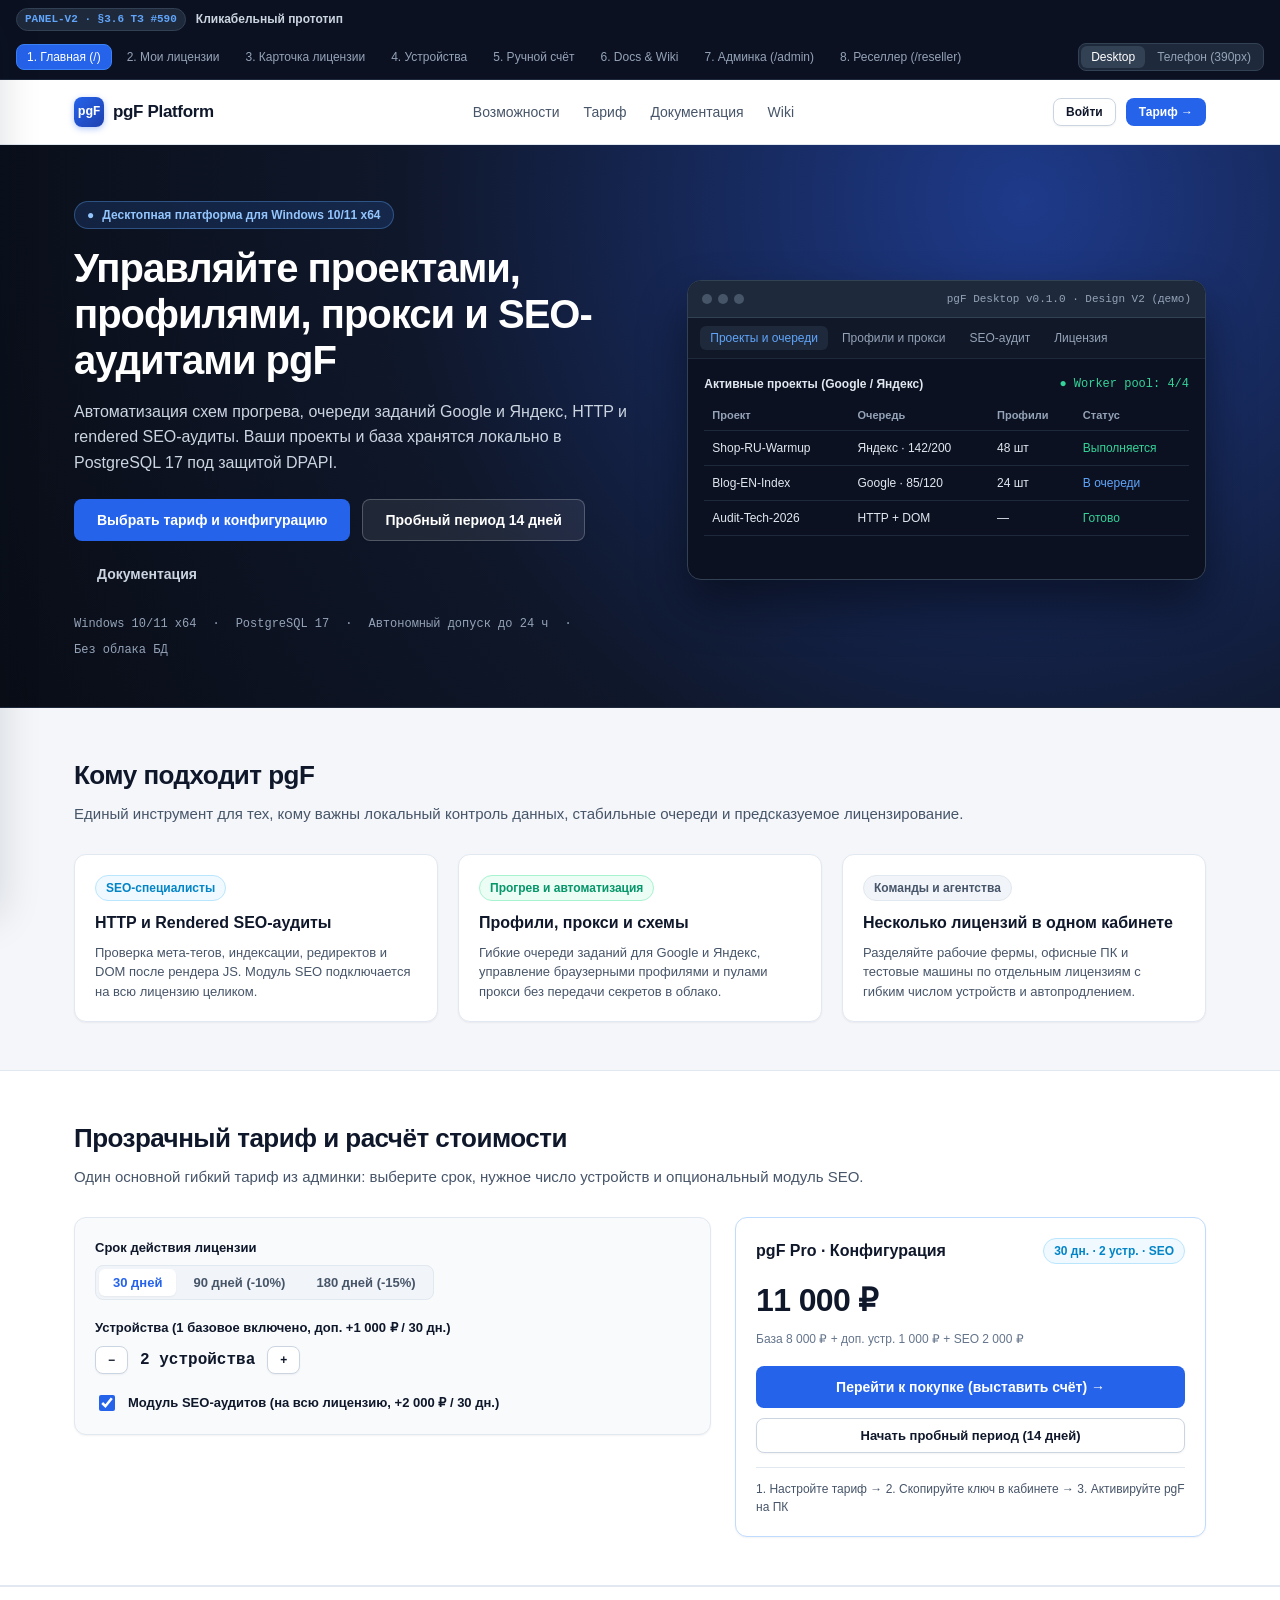
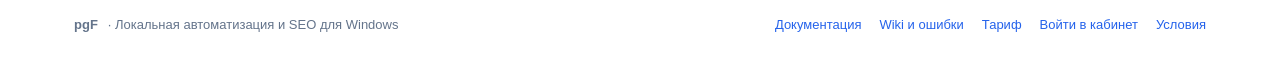
==== commit 660a8058: "Add all Cabinet sections, full Admin panel (/admin), and Reseller overview (/reseller)" ====
--- a/index.html
+++ b/index.html
@@ -1080,6 +1080,8 @@
       <button class="proto-tab" data-screen="s4" onclick="goScreen('s4')">4. Устройства</button>
       <button class="proto-tab" data-screen="s5" onclick="goScreen('s5')">5. Ручной счёт</button>
       <button class="proto-tab" data-screen="s6" onclick="goScreen('s6')">6. Docs &amp; Wiki</button>
+      <button class="proto-tab" data-screen="s7" onclick="goScreen('s7')">7. Админка (/admin)</button>
+      <button class="proto-tab" data-screen="s8" onclick="goScreen('s8')">8. Реселлер (/reseller)</button>
     </div>
     <div class="proto-viewport-toggle">
       <button class="vp-btn active" id="vpDesktop" onclick="setViewport('desktop')">Desktop</button>
@@ -1308,13 +1310,13 @@
 
         <div class="cab-layout">
           <aside class="cab-sidebar">
-            <button class="nav-item" onclick="goScreen('s2')">🏠 Главная кабинета</button>
+            <button class="nav-item" id="nav-s2-home" onclick="goScreen('s2-home')">🏠 Главная кабинета</button>
             <button class="nav-item" id="nav-s2" onclick="goScreen('s2')">🔑 Мои лицензии</button>
             <button class="nav-item" id="nav-s5" onclick="goScreen('s5')">💳 Баланс и счета</button>
-            <button class="nav-item" onclick="showToast('Реферальная программа: 10% бонусами')">🎁 Рефералы</button>
-            <button class="nav-item" onclick="showToast('Раздел тикетов поддержки (/app/support)')">💬 Поддержка</button>
-            <button class="nav-item" onclick="showToast('Актуальная версия pgF 0.1.0 для Windows x64')">⬇️ Скачать pgF</button>
-            <button class="nav-item" onclick="showToast('Настройки аккаунта и 2FA в Telegram')">⚙️ Настройки</button>
+            <button class="nav-item" id="nav-s2-referrals" onclick="goScreen('s2-referrals')">🎁 Рефералы</button>
+            <button class="nav-item" id="nav-s2-support" onclick="goScreen('s2-support')">💬 Поддержка</button>
+            <button class="nav-item" id="nav-s2-downloads" onclick="goScreen('s2-downloads')">⬇️ Скачать pgF</button>
+            <button class="nav-item" id="nav-s2-settings" onclick="goScreen('s2-settings')">⚙️ Настройки</button>
             <div class="nav-divider"></div>
             <button class="nav-item" onclick="goScreen('s6',{tab:'docs'})">📘 Документация</button>
             <button class="nav-item" onclick="goScreen('s6',{tab:'wiki'})">🩺 Wiki и ошибки</button>
@@ -1334,8 +1336,9 @@
                   </p>
                 </div>
                 <div style="display:flex;gap:8px;flex-wrap:wrap;">
-                  <button class="btn btn-primary" onclick="goScreen('s5')">+ Купить лицензию</button>
-                  <button class="btn btn-secondary" onclick="showToast('Запрос переноса лицензии от реселлера')">Перенести от реселлера</button>
+                  <button class="btn btn-primary" onclick="openBuyNewModal()">+ Купить лицензию</button>
+                  <button class="btn btn-secondary" onclick="openTrialModal()">Пробный период</button>
+                  <button class="btn btn-secondary" onclick="openTransferModal()">Перенести от реселлера</button>
                 </div>
               </div>
 
@@ -1439,7 +1442,7 @@
                   <button class="btn btn-primary" onclick="goScreen('s4')" id="s3DevicesBtn">
                     Устройства этой лицензии (2 / 2) →
                   </button>
-                  <button class="btn btn-secondary" onclick="goScreen('s5')">
+                  <button class="btn btn-secondary" onclick="openRenewModal()">
                     Продлить / изменить опции
                   </button>
                   <button class="btn btn-secondary" onclick="openUpsellModal()">
@@ -1447,6 +1450,9 @@
                   </button>
                   <button class="btn btn-ghost" onclick="goScreen('s6',{article:'activation'})">
                     Как активировать ключ ↗
+                  </button>
+                  <button class="btn btn-ghost" onclick="openSupportModal()">
+                    Написать в поддержку
                   </button>
                 </div>
               </div>
@@ -1576,6 +1582,145 @@
               </div>
             </section>
 
+            <!-- Кабинет: Главная (/app) -->
+            <section class="screen" id="s2-home">
+              <div class="page-header">
+                <div>
+                  <h1 class="page-title">Главная кабинета (/app)</h1>
+                  <p style="margin:4px 0 0;color:var(--text-secondary);font-size:13px;">Сводка баланса, лицензий, ближайших автопродлений и персональной скидки.</p>
+                </div>
+                <button class="btn btn-primary" onclick="openBuyNewModal()">+ Купить лицензию</button>
+              </div>
+              <div class="cards-3" style="margin-bottom:16px;">
+                <div class="card card-pad">
+                  <div style="font-size:12px;color:var(--text-muted);font-weight:600;">ДОСТУПНЫЙ БАЛАНС</div>
+                  <div style="font-size:26px;font-weight:800;margin:4px 0;">6 000 ₽</div>
+                  <div style="font-size:12px;color:var(--text-secondary);">Основные: <strong>4 000 ₽</strong> · Бонусные: <strong style="color:var(--info);">2 000 ₽</strong></div>
+                </div>
+                <div class="card card-pad">
+                  <div style="font-size:12px;color:var(--text-muted);font-weight:600;">ЛИЦЕНЗИИ</div>
+                  <div style="font-size:26px;font-weight:800;margin:4px 0;">2 активны</div>
+                  <div style="font-size:12px;color:var(--text-secondary);">1 триал · 1 истекшая · <a href="javascript:void(0)" onclick="goScreen('s2')">Открыть все →</a></div>
+                </div>
+                <div class="card card-pad">
+                  <div style="font-size:12px;color:var(--text-muted);font-weight:600;">ПЕРСОНАЛЬНАЯ СКИДКА</div>
+                  <div style="font-size:26px;font-weight:800;margin:4px 0;color:var(--success);">10%</div>
+                  <div style="font-size:12px;color:var(--text-secondary);">Применяется автоматически на покупки и продления</div>
+                </div>
+              </div>
+              <div class="card card-pad">
+                <div style="font-weight:700;font-size:15px;margin-bottom:10px;">Ближайшие автопродления</div>
+                <div style="display:flex;justify-content:space-between;align-items:center;gap:12px;flex-wrap:wrap;padding:10px 0;border-bottom:1px solid var(--border);">
+                  <div>
+                    <strong>Рабочая ферма #1</strong> <span class="mono" style="font-size:12px;color:var(--text-muted);">LIC-A1B2C3D4E5F6</span>
+                    <div style="font-size:12px;color:var(--text-secondary);">Списание 25.12.2026 · Сумма: 9 900 ₽</div>
+                  </div>
+                  <span class="badge badge-warning">Не хватает 3 900 ₽</span>
+                </div>
+                <div style="margin-top:12px;display:flex;gap:10px;flex-wrap:wrap;">
+                  <button class="btn btn-primary btn-sm" onclick="goScreen('s5')">Пополнить баланс / счета</button>
+                  <button class="btn btn-secondary btn-sm" onclick="goScreen('s2')">Управление лицензиями</button>
+                </div>
+              </div>
+            </section>
+
+            <!-- Кабинет: Рефералы (/app/referrals) -->
+            <section class="screen" id="s2-referrals">
+              <div class="page-header">
+                <div>
+                  <h1 class="page-title">Реферальная программа</h1>
+                  <p style="margin:4px 0 0;color:var(--text-secondary);font-size:13px;">Вознаграждение 10% начисляется на бонусный баланс только с реально оплаченных заказов.</p>
+                </div>
+              </div>
+              <div class="card card-pad" style="margin-bottom:16px;">
+                <div style="font-weight:700;font-size:14px;margin-bottom:8px;">Ваша реферальная ссылка</div>
+                <div class="lic-key-row">
+                  <code class="mono" style="font-size:13px;">https://pgf.example/register?ref=ALEX2026</code>
+                  <button class="btn btn-primary btn-sm" onclick="copyText('https://pgf.example/register?ref=ALEX2026','Реферальная ссылка скопирована')">Копировать</button>
+                </div>
+                <div style="font-size:12px;color:var(--text-secondary);">Статус при закрытой регистрации (<code class="mono">INVITE_ONLY</code>): <span class="badge badge-active">Право приглашать включено</span></div>
+              </div>
+              <div class="card card-pad">
+                <div style="font-weight:700;font-size:14px;margin-bottom:10px;">Начисления и корректировки</div>
+                <div style="display:flex;justify-content:space-between;padding:8px 0;border-bottom:1px solid var(--border);font-size:13px;">
+                  <span>18.11.2026 · Заказ пользователя #U-4082 (оплачено 20 000 ₽)</span>
+                  <strong style="color:var(--success);" class="mono">+2 000 ₽ (Бонусы)</strong>
+                </div>
+              </div>
+            </section>
+
+            <!-- Кабинет: Поддержка (/app/support) -->
+            <section class="screen" id="s2-support">
+              <div class="page-header">
+                <div>
+                  <h1 class="page-title">Поддержка (/app/support)</h1>
+                  <p style="margin:4px 0 0;color:var(--text-secondary);font-size:13px;">Обращения привязываются к Public ID (LIC-...). Никогда не отправляйте секретный ключ PGF-...</p>
+                </div>
+                <button class="btn btn-primary" onclick="openSupportModal()">+ Создать тикет</button>
+              </div>
+              <div class="card card-pad">
+                <div style="display:flex;justify-content:space-between;align-items:center;gap:12px;flex-wrap:wrap;padding:10px 0;border-bottom:1px solid var(--border);">
+                  <div>
+                    <strong>#TCK-1042 · Проверка оплаты по счёту #INV-2026-000142</strong>
+                    <div style="font-size:12px;color:var(--text-muted);">Категория: Биллинг · Обновлён: 26.11.2026 00:50</div>
+                  </div>
+                  <span class="badge badge-warning">IN_PROGRESS</span>
+                </div>
+                <div style="display:flex;justify-content:space-between;align-items:center;gap:12px;flex-wrap:wrap;padding:10px 0;">
+                  <div>
+                    <strong>#TCK-0988 · Перенос рабочего ПК (LIC-A1B2C3D4E5F6)</strong>
+                    <div style="font-size:12px;color:var(--text-muted);">Категория: Устройства · Закрыт: 12.11.2026</div>
+                  </div>
+                  <span class="badge badge-neutral">CLOSED</span>
+                </div>
+              </div>
+            </section>
+
+            <!-- Кабинет: Скачать pgF (/app/downloads) -->
+            <section class="screen" id="s2-downloads">
+              <div class="page-header">
+                <div>
+                  <h1 class="page-title">Скачать pgF (/app/downloads)</h1>
+                  <p style="margin:4px 0 0;color:var(--text-secondary);font-size:13px;">Актуальная подписанная сборка из контура обновлений (§7.2). Отозванные (YANKED) версии скрыты.</p>
+                </div>
+              </div>
+              <div class="card card-pad">
+                <div style="display:flex;justify-content:space-between;align-items:center;gap:12px;flex-wrap:wrap;margin-bottom:12px;">
+                  <div>
+                    <strong style="font-size:18px;">pgF Desktop v0.1.0 (Windows 10/11 x64)</strong>
+                    <div class="mono" style="font-size:12px;color:var(--text-muted);margin-top:4px;">SHA-256: 9f86d081884c7d659a2feaa0c55ad015a3bf4f1b2b0b822cd15d6c15b0f00a08</div>
+                  </div>
+                  <button class="btn btn-primary" onclick="showToast('Загрузка pgF-0.1.0-win64.exe (демо)')">⬇️ Скачать установщик</button>
+                </div>
+                <div style="font-size:13px;color:var(--text-secondary);">
+                  Требуется PostgreSQL 17 · <a href="javascript:void(0)" onclick="goScreen('s6',{article:'activation'})">Инструкция по установке и активации →</a>
+                </div>
+              </div>
+            </section>
+
+            <!-- Кабинет: Настройки (/app/account) -->
+            <section class="screen" id="s2-settings">
+              <div class="page-header">
+                <div>
+                  <h1 class="page-title">Настройки аккаунта (/app/account)</h1>
+                  <p style="margin:4px 0 0;color:var(--text-secondary);font-size:13px;">Безопасность, привязка Telegram-бота, 2FA, резервные коды и сессии.</p>
+                </div>
+              </div>
+              <div class="grid-2">
+                <div class="card card-pad">
+                  <div style="font-weight:700;font-size:15px;margin-bottom:10px;">Telegram-бот и 2FA</div>
+                  <div style="font-size:13px;margin-bottom:10px;">Telegram: <span class="badge badge-active">Привязан (@alex_pgf)</span></div>
+                  <div style="font-size:13px;margin-bottom:12px;">Двухфакторная защита (2FA): <span class="badge badge-warning">Выключена</span></div>
+                  <button class="btn btn-primary btn-sm" onclick="showToast('2FA через Telegram-бота включена (демо)')">Включить 2FA в Telegram</button>
+                </div>
+                <div class="card card-pad">
+                  <div style="font-weight:700;font-size:15px;margin-bottom:10px;">Пароль и удаление аккаунта</div>
+                  <button class="btn btn-secondary btn-sm" style="margin-bottom:10px;" onclick="showToast('Смена пароля сбросит все прочие сессии (authEpoch+1)')">Сменить пароль</button>
+                  <div style="font-size:12px;color:var(--text-muted);">Самостоятельное удаление аккаунта заблокировано при наличии активных лицензий или средств на балансе.</div>
+                </div>
+              </div>
+            </section>
+
           </main>
         </div>
       </div>
@@ -1689,6 +1834,273 @@
             <div>
               <strong>Нужна помощь оператора?</strong> Создайте тикет в кабинете (<a href="javascript:void(0)" onclick="goScreen('s2')">/app/support</a>) или через кнопку «Поддержка» в официальном Telegram-боте pgF.
               <strong>Никогда не присылайте секретный ключ <code>PGF-...</code></strong> — указывайте только <code>Public ID (LIC-...)</code>.
+            </div>
+          </div>
+        </div>
+      </section>
+
+      <!-- =====================================================================
+           ЭКРАН 7: КАБИНЕТ АДМИНИСТРАТОРА (/admin — §3.4)
+           ===================================================================== -->
+      <section class="screen" id="s7">
+        <header class="cab-topbar" style="background:#0f172a;color:#f8fafc;border-bottom-color:#1e293b;">
+          <div style="display:flex;align-items:center;gap:10px;">
+            <button class="burger-btn" style="background:#1e293b;color:#f8fafc;border-color:#334155;" aria-label="Меню админки" onclick="toggleMobileMenu('admin')">☰</button>
+            <div class="logo-mark" style="color:#f8fafc;" onclick="switchAdminTab('adm-summary')">
+              <span class="logo-icon">pgF</span>
+              <span>Admin V2</span>
+            </div>
+            <span class="badge badge-active" style="font-size:11px;">2FA Telegram ✓</span>
+          </div>
+          <div class="cab-user-area">
+            <span style="font-size:12px;color:#94a3b8;" class="hide-sm">admin@pgf.local (ADMIN)</span>
+            <button class="btn btn-secondary btn-sm" onclick="goScreen('s2')">В клиентский кабинет</button>
+          </div>
+        </header>
+
+        <div class="cab-layout">
+          <aside class="cab-sidebar">
+            <button class="nav-item active" id="anav-adm-summary" onclick="switchAdminTab('adm-summary')">📊 Главная сводка</button>
+            <button class="nav-item" id="anav-adm-analytics" onclick="switchAdminTab('adm-analytics')">📈 Статистика и когорты</button>
+            <button class="nav-item" id="anav-adm-users" onclick="switchAdminTab('adm-users')">👥 Пользователи</button>
+            <button class="nav-item" id="anav-adm-licenses" onclick="switchAdminTab('adm-licenses')">🔑 Лицензии и lease_audit</button>
+            <button class="nav-item" id="anav-adm-plans" onclick="switchAdminTab('adm-plans')">🏷️ Тариф, триал и промо</button>
+            <button class="nav-item" id="anav-adm-billing" onclick="switchAdminTab('adm-billing')">💳 Счета и балансы <span class="badge badge-warning" style="margin-left:auto;padding:1px 6px;font-size:11px;">3</span></button>
+            <button class="nav-item" id="anav-adm-tickets" onclick="switchAdminTab('adm-tickets')">🎫 Тикеты и споры</button>
+            <button class="nav-item" id="anav-adm-settings" onclick="switchAdminTab('adm-settings')">⚙️ Настройки, контент, аудит</button>
+          </aside>
+
+          <main class="cab-main">
+            <!-- 1. Главная сводка (/admin) -->
+            <div class="adm-tab" id="adm-summary">
+              <div class="page-header">
+                <div>
+                  <h1 class="page-title">Сводка администратора (/admin)</h1>
+                  <p style="margin:4px 0 0;color:var(--text-secondary);font-size:13px;">Оперативные показатели за день и месяц без смешивания ручных начислений с реальными поступлениями.</p>
+                </div>
+              </div>
+              <div class="cards-3" style="margin-bottom:16px;">
+                <div class="card card-pad">
+                  <div style="font-size:12px;color:var(--text-muted);font-weight:600;">РЕАЛЬНЫЕ ПОСТУПЛЕНИЯ (МЕСЯЦ)</div>
+                  <div style="font-size:26px;font-weight:800;margin:4px 0;">412 000 ₽</div>
+                  <div style="font-size:12px;color:var(--success);">Сегодня: +24 000 ₽</div>
+                </div>
+                <div class="card card-pad">
+                  <div style="font-size:12px;color:var(--text-muted);font-weight:600;">АКТИВНЫЕ / ИСТЕКШИЕ ЛИЦЕНЗИИ</div>
+                  <div style="font-size:26px;font-weight:800;margin:4px 0;">148 / 29</div>
+                  <div style="font-size:12px;color:var(--text-secondary);">Триал активен: 19 · Конверсия: 31%</div>
+                </div>
+                <div class="card card-pad">
+                  <div style="font-size:12px;color:var(--text-muted);font-weight:600;">ОЧЕРЕДИ ОЖИДАНИЯ</div>
+                  <div style="font-size:26px;font-weight:800;margin:4px 0;color:var(--warning);">3 счета · 2 тикета</div>
+                  <div style="font-size:12px;color:var(--text-secondary);"><a href="javascript:void(0)" onclick="switchAdminTab('adm-billing')">Перейти к проверке счетов →</a></div>
+                </div>
+              </div>
+              <div class="card card-pad">
+                <div style="font-weight:700;font-size:14px;margin-bottom:8px;">Суммарные обязательства на балансах</div>
+                <div style="font-size:13px;color:var(--text-secondary);">Пользователи (основные): <strong>84 500 ₽</strong> · Бонусные: <strong>31 200 ₽</strong> · Реселлеры: <strong>120 000 ₽</strong></div>
+              </div>
+            </div>
+
+            <!-- 2. Статистика (/admin/analytics) -->
+            <div class="adm-tab" id="adm-analytics" style="display:none;">
+              <h1 class="page-title" style="margin-bottom:12px;">Подробная статистика (/admin/analytics)</h1>
+              <div class="callout callout-info"><span>📊</span><div>Без двойного учёта (§13): внешние поступления, списания с ранее внесённого баланса, бонусы, возвраты и ручные корректировки учитываются в раздельных рядах.</div></div>
+              <div class="grid-2">
+                <div class="card card-pad">
+                  <div style="font-weight:700;margin-bottom:10px;">Финансовые ряды (Ноябрь 2026)</div>
+                  <div style="font-size:13px;line-height:1.9;">
+                    <div>Внешние поступления (<code class="mono">REAL_EXTERNAL_INFLOW</code>): <strong>412 000 ₽</strong></div>
+                    <div>Списания с ранее внесённого баланса: <strong>94 000 ₽</strong></div>
+                    <div>Применено бонусов: <strong>38 000 ₽</strong></div>
+                    <div>Возвраты (реселлерам / по спорам): <strong style="color:var(--danger);">−11 400 ₽</strong></div>
+                  </div>
+                </div>
+                <div class="card card-pad">
+                  <div style="font-weight:700;margin-bottom:10px;">Когортная конверсия триала (D+14 / D+30)</div>
+                  <div style="font-size:13px;line-height:1.9;">
+                    <div>Когорта 01.11–10.11 (завершена): 42 триала → <strong>13 оплат (31.0%)</strong></div>
+                    <div>Когорта 15.11–26.11: 19 триалов · <span class="badge badge-info">in_progress</span></div>
+                  </div>
+                </div>
+              </div>
+            </div>
+
+            <!-- 3. Пользователи (/admin/users) -->
+            <div class="adm-tab" id="adm-users" style="display:none;">
+              <h1 class="page-title" style="margin-bottom:12px;">Пользователи (/admin/users)</h1>
+              <div class="card card-pad" style="margin-bottom:14px;">
+                <div style="display:flex;justify-content:space-between;align-items:center;gap:12px;flex-wrap:wrap;margin-bottom:10px;">
+                  <div>
+                    <strong style="font-size:16px;">alex.k@example.com</strong> <span class="badge badge-neutral">USER</span>
+                    <div class="mono" style="font-size:12px;color:var(--text-muted);">ID: U-1024 · Telegram: @alex_pgf · Скидка: 10% · Право приглашать: ВКЛ</div>
+                  </div>
+                  <div style="display:flex;gap:8px;flex-wrap:wrap;">
+                    <button class="btn btn-secondary btn-sm" onclick="showToast('Персональная скидка обновлена (демо)')">Изм. скидку</button>
+                    <button class="btn btn-secondary btn-sm" onclick="showToast('Назначен статус RESELLER (демо)')">Сделать реселлером</button>
+                  </div>
+                </div>
+                <div style="padding-top:10px;border-top:1px solid var(--border);display:flex;gap:8px;flex-wrap:wrap;align-items:center;">
+                  <span style="font-size:12px;font-weight:700;color:var(--text-muted);">3 раздельных блокировки (§13):</span>
+                  <button class="btn btn-danger btn-sm" onclick="showToast('Заблокирован только вход в кабинет (authEpoch+1)')">1. Блок. кабинет</button>
+                  <button class="btn btn-danger btn-sm" onclick="showToast('Заблокирована конкретная лицензия LIC-A1B2C3D4E5F6')">2. Блок. лицензию</button>
+                  <button class="btn btn-danger-solid btn-sm" onclick="showToast('Полная блокировка аккаунта и всех лицензий')">3. Полный бан</button>
+                </div>
+              </div>
+            </div>
+
+            <!-- 4. Лицензии и диагностика (/admin/licenses) -->
+            <div class="adm-tab" id="adm-licenses" style="display:none;">
+              <div class="page-header">
+                <h1 class="page-title">Лицензии и диагностика (/admin/licenses)</h1>
+                <button class="btn btn-primary btn-sm" onclick="showToast('Ручная выдача лицензии с правами Desktop + SEO (демо)')">+ Выдать вручную</button>
+              </div>
+              <div class="card card-pad">
+                <div style="display:flex;justify-content:space-between;align-items:center;gap:12px;flex-wrap:wrap;margin-bottom:10px;">
+                  <div>
+                    <strong>Рабочая ферма #1</strong> (<code class="mono">LIC-A1B2C3D4E5F6</code>) · <span class="badge badge-active">ACTIVE</span>
+                    <div style="font-size:12px;color:var(--text-muted);">Отвязок за 30 дн.: 1 / 3 · Последний handshake: 2 ч назад</div>
+                  </div>
+                  <div style="display:flex;gap:8px;flex-wrap:wrap;">
+                    <button class="btn btn-secondary btn-sm" onclick="showToast('Лимит отвязок сброшен администратором (0 / 3)')">Сбросить лимит отвязок</button>
+                    <button class="btn btn-danger btn-sm" onclick="showToast('Ключ отозван и перевыпущен')">Отозвать ключ</button>
+                  </div>
+                </div>
+                <div style="font-size:12px;color:var(--text-secondary);background:var(--surface-muted);padding:10px;border-radius:8px;" class="mono">
+                  lease_audit: 26.11 08:15 OK (PC-a1b2c3d4) · 26.11 05:10 OK (PC-9f8e7d6c) · 20.11 14:12 UNBIND (PC-77aa88bb)
+                </div>
+              </div>
+            </div>
+
+            <!-- 5. Тариф, триал и промо (/admin/plans) -->
+            <div class="adm-tab" id="adm-plans" style="display:none;">
+              <h1 class="page-title" style="margin-bottom:12px;">Тариф, триал и промо (/admin/plans)</h1>
+              <div class="grid-2">
+                <div class="card card-pad">
+                  <div style="font-weight:700;margin-bottom:10px;">Единственный основной платный тариф</div>
+                  <div style="font-size:13px;display:grid;gap:8px;">
+                    <label>Базовая цена (30 дн., 1 устр.): <input class="input mono" value="8000" style="width:120px;margin-left:8px;" /></label>
+                    <label>Цена доп. устройства: <input class="input mono" value="1000" style="width:120px;margin-left:8px;" /></label>
+                    <label>Модуль SEO: <select class="input"><option selected>Отдельная опция (+2 000 ₽)</option><option>Включён в тариф</option><option>Отключён</option></select></label>
+                    <button class="btn btn-primary btn-sm" onclick="showToast('Тариф сохранён (действующие счета и оплаченные периоды не затронуты)')">Сохранить тариф</button>
+                  </div>
+                </div>
+                <div class="card card-pad">
+                  <div style="font-weight:700;margin-bottom:10px;">Пробный период (Trial) и возраст БД</div>
+                  <div style="font-size:13px;display:grid;gap:8px;">
+                    <label>Срок триала (дней): <input class="input mono" value="14" style="width:90px;margin-left:8px;" /></label>
+                    <label>Порог возраста локальной БД (дн.): <input class="input mono" value="15" style="width:90px;margin-left:8px;" /></label>
+                    <button class="btn btn-secondary btn-sm" onclick="showToast('Настройки триала обновлены')">Сохранить триал</button>
+                  </div>
+                </div>
+              </div>
+            </div>
+
+            <!-- 6. Платежи, счета и балансы (/admin/billing) -->
+            <div class="adm-tab" id="adm-billing" style="display:none;">
+              <h1 class="page-title" style="margin-bottom:12px;">Очередь ручных счетов (/admin/billing)</h1>
+              <div class="card card-pad" style="margin-bottom:12px;">
+                <div style="display:flex;justify-content:space-between;align-items:center;gap:12px;flex-wrap:wrap;">
+                  <div>
+                    <strong class="mono">#INV-2026-000142</strong> · <span class="badge badge-warning">UNDER_REVIEW</span>
+                    <div style="font-size:13px;margin-top:4px;">alex.k@example.com · Сумма зафиксирована: <strong>7 000 ₽</strong> · tx: <code class="mono">0x8f4c...92b1e4</code></div>
+                  </div>
+                  <div style="display:flex;gap:8px;">
+                    <button class="btn btn-primary btn-sm" onclick="showToast('Счёт #INV-2026-000142 подтверждён! Лицензия активирована.')">✓ Подтвердить</button>
+                    <button class="btn btn-danger btn-sm" onclick="showToast('Счёт отклонён с указанием причины')">✕ Отклонить</button>
+                  </div>
+                </div>
+              </div>
+              <div class="card card-pad">
+                <div style="display:flex;justify-content:space-between;align-items:center;gap:12px;flex-wrap:wrap;">
+                  <div>
+                    <strong class="mono">#INV-2026-000139</strong> · <span class="badge badge-danger">DUPLICATE_PROOF_DETECTED</span>
+                    <div style="font-size:13px;margin-top:4px;">user99@example.com · Повторно отправлен чужой tx_hash</div>
+                  </div>
+                  <button class="btn btn-danger btn-sm" onclick="showToast('Отклонено: дубликат перевода')">Разобрать</button>
+                </div>
+              </div>
+            </div>
+
+            <!-- 7. Тикеты (/admin/tickets) -->
+            <div class="adm-tab" id="adm-tickets" style="display:none;">
+              <h1 class="page-title" style="margin-bottom:12px;">Тикеты, споры и жалобы (/admin/tickets)</h1>
+              <div class="card card-pad">
+                <div style="display:flex;justify-content:space-between;align-items:center;gap:12px;padding:8px 0;border-bottom:1px solid var(--border);">
+                  <div><strong>#TCK-1042</strong> · Биллинг · alex.k@example.com</div>
+                  <span class="badge badge-warning">OPEN</span>
+                </div>
+                <div style="display:flex;justify-content:space-between;align-items:center;gap:12px;padding:8px 0;">
+                  <div><strong>#DSP-0018</strong> · Жалоба на реселлера (изолирована от реселлера!)</div>
+                  <span class="badge badge-danger">ESCALATED</span>
+                </div>
+              </div>
+            </div>
+
+            <!-- 8. Настройки, контент, аудит и бэкапы (/admin/settings) -->
+            <div class="adm-tab" id="adm-settings" style="display:none;">
+              <h1 class="page-title" style="margin-bottom:12px;">Настройки доступа, контент и аудит</h1>
+              <div class="grid-2">
+                <div class="card card-pad">
+                  <div style="font-weight:700;margin-bottom:10px;">Независимые настройки доступа (§3.1)</div>
+                  <div style="display:grid;gap:10px;font-size:13px;">
+                    <label>Видимость витрины: <select class="input" style="width:100%;margin-top:4px;"><option selected>PUBLIC_WITH_PRICES (Витрина и цены всем)</option><option>PUBLIC_PRICES_AUTH_ONLY</option><option>PRIVATE_AUTH_ONLY</option></select></label>
+                    <label>Регистрация: <select class="input" style="width:100%;margin-top:4px;"><option selected>OPEN (Открытая)</option><option>INVITE_ONLY (Только по приглашению)</option></select></label>
+                    <label style="display:flex;align-items:center;gap:8px;"><input type="checkbox" /> Приостановить новые покупки</label>
+                    <label style="display:flex;align-items:center;gap:8px;"><input type="checkbox" /> Режим техобслуживания (handshake и /docs работают)</label>
+                    <button class="btn btn-primary btn-sm" onclick="showToast('Настройки видимости сохранены в аудит')">Сохранить настройки</button>
+                  </div>
+                </div>
+                <div class="card card-pad">
+                  <div style="font-weight:700;margin-bottom:10px;">Контент, релизы, аудит и бэкапы</div>
+                  <div style="display:grid;gap:8px;font-size:13px;">
+                    <div><button class="btn btn-secondary btn-sm" onclick="showToast('Редактор статей Docs/Wiki + API-ключи content:*')">📘 Управление Docs / Wiki</button></div>
+                    <div><button class="btn btn-secondary btn-sm" onclick="showToast('Публикация и YANK версий pgF + ключи releases:*')">📦 Релизы pgF (v0.1.0)</button></div>
+                    <div><button class="btn btn-secondary btn-sm" onclick="showToast('Append-only журнал аудита (неизменяемый)')">📜 Журнал аудита</button></div>
+                    <div><button class="btn btn-secondary btn-sm" onclick="showToast('Резервная копия БД V2 создана и проверена')">💾 Бэкап БД V2</button></div>
+                  </div>
+                </div>
+              </div>
+            </div>
+          </main>
+        </div>
+      </section>
+
+      <!-- =====================================================================
+           ЭКРАН 8: КАБИНЕТ РЕСЕЛЛЕРА (/reseller — обзор по §3.1, §6)
+           ===================================================================== -->
+      <section class="screen" id="s8">
+        <header class="cab-topbar">
+          <div style="display:flex;align-items:center;gap:10px;">
+            <div class="logo-mark" onclick="goScreen('s1')">
+              <span class="logo-icon">pgF</span>
+              <span>Reseller</span>
+            </div>
+            <span class="badge badge-info">Скидка реселлера: 25%</span>
+          </div>
+          <div class="cab-user-area">
+            <div class="balance-chip"><span>Баланс реселлера: <strong>45 000 ₽</strong></span></div>
+            <button class="btn btn-secondary btn-sm" onclick="goScreen('s2')">В клиентский кабинет</button>
+          </div>
+        </header>
+        <div class="container" style="padding-top:24px;padding-bottom:40px;">
+          <div class="page-header">
+            <div>
+              <h1 class="page-title">Кабинет реселлера (/reseller)</h1>
+              <p style="margin:4px 0 0;color:var(--text-secondary);font-size:13px;">Пул ключей (5 шт.), активация покупателям, автопродление выкл. по умолчанию, запросы аннулирования (§9).</p>
+            </div>
+            <button class="btn btn-primary" onclick="showToast('Новый ключ из пула активирован покупателю (демо)')">+ Активировать ключ из пула (5 / 5)</button>
+          </div>
+          <div class="card card-pad">
+            <div style="display:flex;justify-content:space-between;align-items:center;gap:12px;flex-wrap:wrap;">
+              <div>
+                <strong>Покупатель: @client_msk · LIC-RSL-9012</strong>
+                <div style="font-size:12px;color:var(--text-muted);">До: 25.12.2026 · Автопродление: выключено по умолчанию</div>
+              </div>
+              <div style="display:flex;gap:8px;flex-wrap:wrap;">
+                <button class="btn btn-secondary btn-sm" onclick="showToast('Продление по реселлерской скидке 25%')">Продлить</button>
+                <button class="btn btn-danger btn-sm" onclick="showToast('Запрос аннулирования отправлен покупателю в Telegram-бот (/confirm/revocation/...)')">Запросить аннулирование</button>
+              </div>
             </div>
           </div>
         </div>
@@ -1761,6 +2173,84 @@
       <div style="display:flex;justify-content:flex-end;gap:10px;">
         <button class="btn btn-secondary" onclick="closeUpsellModal()">Отмена</button>
         <button class="btn btn-primary" id="upsellSubmitBtn" onclick="submitUpsellToInvoice()">Выставить счёт →</button>
+      </div>
+    </div>
+  </div>
+
+  <!-- Renew & Change Options Modal (Next Period: increase/decrease devices, toggle modules) -->
+  <div class="modal-backdrop" id="renewModalBackdrop">
+    <div class="modal-card" style="max-width:520px;">
+      <div style="display:flex;align-items:center;justify-content:space-between;gap:12px;margin-bottom:8px;">
+        <h3 style="margin:0;font-size:18px;font-weight:800;">Продление и смена опций</h3>
+        <span class="badge badge-info" id="renewLicBadge">LIC-...</span>
+      </div>
+      <div style="font-size:13px;color:var(--text-secondary);margin-bottom:14px;" id="renewLicInfo">
+        Изменения вступят в силу со следующего оплаченного периода.
+      </div>
+
+      <div class="opt-group" style="margin-bottom:14px;">
+        <span class="opt-label">Срок продления</span>
+        <div class="seg-control" id="renewPeriodControl">
+          <button class="seg-btn active" onclick="setRenewPeriod(30, this)">30 дней</button>
+          <button class="seg-btn" onclick="setRenewPeriod(90, this)">90 дней (-10%)</button>
+          <button class="seg-btn" onclick="setRenewPeriod(180, this)">180 дней (-15%)</button>
+        </div>
+      </div>
+
+      <div class="card card-pad" style="background:var(--surface-muted);margin-bottom:14px;">
+        <div style="font-weight:700;font-size:13px;margin-bottom:8px;">Устройства со следующего периода (можно уменьшить или увеличить)</div>
+        <div style="display:flex;align-items:center;justify-content:space-between;gap:12px;flex-wrap:wrap;">
+          <div style="display:flex;align-items:center;gap:10px;">
+            <button class="btn btn-secondary btn-sm" onclick="changeRenewDevices(-1)">−</button>
+            <strong class="mono" style="font-size:16px;min-width:96px;text-align:center;" id="renewDevCount">2 устр.</strong>
+            <button class="btn btn-secondary btn-sm" onclick="changeRenewDevices(1)">+</button>
+          </div>
+          <span style="font-size:12px;color:var(--text-secondary);" id="renewDevDiff">Без изменений</span>
+        </div>
+        <div id="renewDevWarn" style="display:none;margin-top:8px;font-size:12px;color:var(--warning);background:var(--warning-bg);border:1px solid var(--warning-border);padding:8px 10px;border-radius:6px;"></div>
+      </div>
+
+      <div class="card card-pad" style="background:var(--surface-muted);margin-bottom:14px;">
+        <div style="font-weight:700;font-size:13px;margin-bottom:10px;">Модули со следующего периода</div>
+        <label style="display:flex;align-items:flex-start;gap:10px;cursor:pointer;font-size:13px;margin-bottom:8px;">
+          <input type="checkbox" id="renewSeoCheck" onchange="recalcRenew()" style="margin-top:3px;width:16px;height:16px;accent-color:var(--primary);" />
+          <div>
+            <strong>Модуль SEO-аудитов (на всю лицензию)</strong>
+            <div style="font-size:12px;color:var(--text-muted);" id="renewSeoHint">+2 000 ₽ / 30 дн. · Можно отключить со следующего периода</div>
+          </div>
+        </label>
+        <div style="display:flex;align-items:flex-start;gap:10px;font-size:13px;opacity:0.65;">
+          <input type="checkbox" checked disabled style="margin-top:3px;width:16px;height:16px;" />
+          <div>
+            <strong>Базовый модуль Desktop</strong>
+            <div style="font-size:12px;color:var(--text-muted);">Обязательная база тарифа</div>
+          </div>
+        </div>
+      </div>
+
+      <div style="display:flex;align-items:center;justify-content:space-between;padding:12px 0;border-top:1px solid var(--border);margin-bottom:14px;">
+        <div>
+          <span style="font-weight:600;font-size:14px;">Итого к продлению:</span>
+          <div style="font-size:11px;color:var(--text-muted);" id="renewDiscountNote">С учётом персональной скидки 10%</div>
+        </div>
+        <strong class="mono" style="font-size:20px;" id="renewTotalPrice">9 900 ₽</strong>
+      </div>
+
+      <div style="display:flex;justify-content:flex-end;gap:10px;">
+        <button class="btn btn-secondary" onclick="closeRenewModal()">Отмена</button>
+        <button class="btn btn-primary" onclick="submitRenewToInvoice()">Выставить счёт на продление →</button>
+      </div>
+    </div>
+  </div>
+
+  <!-- Generic Form Modal (Trial, Transfer, Support, Buy New) -->
+  <div class="modal-backdrop" id="formModalBackdrop">
+    <div class="modal-card" style="max-width:480px;">
+      <h3 style="margin:0 0 8px;font-size:18px;font-weight:800;" id="formModalTitle">Заголовок</h3>
+      <div style="font-size:13px;color:var(--text-secondary);margin-bottom:16px;line-height:1.55;" id="formModalBody"></div>
+      <div style="display:flex;justify-content:flex-end;gap:10px;">
+        <button class="btn btn-secondary" onclick="closeFormModal()">Закрыть</button>
+        <button class="btn btn-primary" id="formModalSubmitBtn">Продолжить</button>
       </div>
     </div>
   </div>
@@ -1909,25 +2399,41 @@
 
       if (mode === 'cabinet') {
         title.textContent = 'pgF Кабинет';
-        const isLic = ['s2', 's3', 's4'].includes(state.currentScreen);
-        const isBill = state.currentScreen === 's5';
         body.innerHTML = `
           <div style="background:var(--surface-muted);border:1px solid var(--border);border-radius:8px;padding:10px 12px;margin-bottom:8px;font-size:12px;">
             <div style="font-weight:700;color:var(--text);">alex.k@example.com</div>
             <div style="color:var(--text-secondary);margin-top:2px;">Баланс: <strong>6 000 ₽</strong> (Осн: 4 000 · Бон: 2 000)</div>
           </div>
-          <button class="nav-item" onclick="closeMobileMenus();goScreen('s2')">🏠 Главная кабинета</button>
-          <button class="nav-item ${isLic ? 'active' : ''}" onclick="closeMobileMenus();goScreen('s2')">🔑 Мои лицензии</button>
-          <button class="nav-item ${isBill ? 'active' : ''}" onclick="closeMobileMenus();goScreen('s5')">💳 Баланс и счета</button>
-          <button class="nav-item" onclick="closeMobileMenus();showToast('Реферальная программа: 10% бонусами')">🎁 Рефералы</button>
-          <button class="nav-item" onclick="closeMobileMenus();showToast('Раздел тикетов поддержки (/app/support)')">💬 Поддержка</button>
-          <button class="nav-item" onclick="closeMobileMenus();showToast('Актуальная версия pgF 0.1.0 для Windows x64')">⬇️ Скачать pgF</button>
-          <button class="nav-item" onclick="closeMobileMenus();showToast('Настройки аккаунта и 2FA в Telegram')">⚙️ Настройки</button>
+          <button class="nav-item ${state.currentScreen==='s2-home'?'active':''}" onclick="closeMobileMenus();goScreen('s2-home')">🏠 Главная кабинета</button>
+          <button class="nav-item ${['s2','s3','s4'].includes(state.currentScreen)?'active':''}" onclick="closeMobileMenus();goScreen('s2')">🔑 Мои лицензии</button>
+          <button class="nav-item ${state.currentScreen==='s5'?'active':''}" onclick="closeMobileMenus();goScreen('s5')">💳 Баланс и счета</button>
+          <button class="nav-item ${state.currentScreen==='s2-referrals'?'active':''}" onclick="closeMobileMenus();goScreen('s2-referrals')">🎁 Рефералы</button>
+          <button class="nav-item ${state.currentScreen==='s2-support'?'active':''}" onclick="closeMobileMenus();goScreen('s2-support')">💬 Поддержка</button>
+          <button class="nav-item ${state.currentScreen==='s2-downloads'?'active':''}" onclick="closeMobileMenus();goScreen('s2-downloads')">⬇️ Скачать pgF</button>
+          <button class="nav-item ${state.currentScreen==='s2-settings'?'active':''}" onclick="closeMobileMenus();goScreen('s2-settings')">⚙️ Настройки</button>
           <div class="nav-divider"></div>
           <button class="nav-item" onclick="closeMobileMenus();goScreen('s6',{tab:'docs'})">📘 Документация</button>
           <button class="nav-item" onclick="closeMobileMenus();goScreen('s6',{tab:'wiki'})">🩺 Wiki и ошибки</button>
           <div class="nav-divider"></div>
           <button class="nav-item" style="color:var(--danger);" onclick="closeMobileMenus();goScreen('s1')">🚪 Выйти</button>
+        `;
+      } else if (mode === 'admin') {
+        title.textContent = 'Admin V2';
+        body.innerHTML = `
+          <div style="background:var(--surface-muted);border:1px solid var(--border);border-radius:8px;padding:10px 12px;margin-bottom:8px;font-size:12px;">
+            <div style="font-weight:700;color:var(--text);">admin@pgf.local</div>
+            <div style="color:var(--success);margin-top:2px;">2FA Telegram ✓</div>
+          </div>
+          <button class="nav-item" onclick="closeMobileMenus();switchAdminTab('adm-summary')">📊 Главная сводка</button>
+          <button class="nav-item" onclick="closeMobileMenus();switchAdminTab('adm-analytics')">📈 Статистика и когорты</button>
+          <button class="nav-item" onclick="closeMobileMenus();switchAdminTab('adm-users')">👥 Пользователи</button>
+          <button class="nav-item" onclick="closeMobileMenus();switchAdminTab('adm-licenses')">🔑 Лицензии и lease_audit</button>
+          <button class="nav-item" onclick="closeMobileMenus();switchAdminTab('adm-plans')">🏷️ Тариф, триал и промо</button>
+          <button class="nav-item" onclick="closeMobileMenus();switchAdminTab('adm-billing')">💳 Счета и балансы (3)</button>
+          <button class="nav-item" onclick="closeMobileMenus();switchAdminTab('adm-tickets')">🎫 Тикеты и споры</button>
+          <button class="nav-item" onclick="closeMobileMenus();switchAdminTab('adm-settings')">⚙️ Настройки, контент, аудит</button>
+          <div class="nav-divider"></div>
+          <button class="nav-item" onclick="closeMobileMenus();goScreen('s2')">🔑 В клиентский кабинет</button>
         `;
       } else if (mode === 'help') {
         title.textContent = 'pgF Помощь';
@@ -1955,6 +2461,15 @@
       backdrop.classList.add('open');
     }
 
+    function switchAdminTab(tabId) {
+      document.querySelectorAll('#s7 .adm-tab').forEach(el => el.style.display = 'none');
+      const target = document.getElementById(tabId);
+      if (target) target.style.display = 'block';
+      document.querySelectorAll('#s7 .cab-sidebar .nav-item').forEach(n => n.classList.remove('active'));
+      const btn = document.getElementById('anav-' + tabId);
+      if (btn) btn.classList.add('active');
+    }
+
     function goScreen(screenId, opts = {}) {
       closeMobileMenus();
       state.currentScreen = screenId;
@@ -1962,21 +2477,19 @@
       document.getElementById(screenId).classList.add('active');
 
       // Show/hide cabinet shell
-      const isCabinet = ['s2', 's3', 's4', 's5'].includes(screenId);
+      const isCabinet = ['s2', 's2-home', 's2-referrals', 's2-support', 's2-downloads', 's2-settings', 's3', 's4', 's5'].includes(screenId);
       document.getElementById('cabinetShell').style.display = isCabinet ? 'block' : 'none';
 
       // Update top proto tabs
+      const tabKey = screenId.startsWith('s2-') ? 's2' : screenId;
       document.querySelectorAll('.proto-tab').forEach(t => {
-        t.classList.toggle('active', t.dataset.screen === screenId);
+        t.classList.toggle('active', t.dataset.screen === tabKey);
       });
 
-      // Update sidebar & mobile nav active states
-      document.querySelectorAll('.cab-sidebar .nav-item').forEach(n => n.classList.remove('active'));
+      // Update sidebar active states
+      document.querySelectorAll('#cabinetShell .cab-sidebar .nav-item').forEach(n => n.classList.remove('active'));
       const navBtn = document.getElementById('nav-' + screenId);
       if (navBtn) navBtn.classList.add('active');
-      document.querySelectorAll('.mobile-subnav .chip').forEach(c => c.classList.remove('active'));
-      const mBtn = document.getElementById('mnav-' + screenId);
-      if (mBtn) mBtn.classList.add('active');
 
       if (opts.licenseId) state.selectedLicenseId = opts.licenseId;
       if (opts.article) state.helpArticle = opts.article;
@@ -2578,6 +3091,240 @@
       showToast('Счёт на доплату сформирован');
     }
 
+    // ================= RENEW & CHANGE OPTIONS (NEXT PERIOD) =================
+    let renewPeriod = 30;
+    let renewDevices = 2;
+
+    function openRenewModal() {
+      const l = getSelectedLicense();
+      renewPeriod = 30;
+      renewDevices = l.deviceLimit;
+
+      document.getElementById('renewLicBadge').textContent = l.publicId;
+      document.getElementById('renewLicInfo').textContent = l.daysLeft > 0
+        ? `Лицензия «${l.name}» · Новая конфигурация вступит в силу с ${l.expiry}. Текущий оплаченный период не меняется.`
+        : `Продление истекшей лицензии «${l.name}» с момента подтверждения оплаты.`;
+
+      document.querySelectorAll('#renewPeriodControl .seg-btn').forEach((b, i) => b.classList.toggle('active', i === 0));
+      document.getElementById('renewSeoCheck').checked = l.rights.includes('SEO');
+      recalcRenew();
+      document.getElementById('renewModalBackdrop').classList.add('open');
+    }
+
+    function closeRenewModal() {
+      document.getElementById('renewModalBackdrop').classList.remove('open');
+    }
+
+    function setRenewPeriod(days, btn) {
+      renewPeriod = days;
+      document.querySelectorAll('#renewPeriodControl .seg-btn').forEach(b => b.classList.remove('active'));
+      btn.classList.add('active');
+      recalcRenew();
+    }
+
+    function changeRenewDevices(delta) {
+      renewDevices = Math.max(1, Math.min(10, renewDevices + delta));
+      recalcRenew();
+    }
+
+    function recalcRenew() {
+      const l = getSelectedLicense();
+      const mult = renewPeriod / 30;
+      const periodDisc = renewPeriod === 90 ? 0.9 : renewPeriod === 180 ? 0.85 : 1;
+      const seoOn = document.getElementById('renewSeoCheck').checked;
+
+      const base = 8000 * mult;
+      const extraDev = (renewDevices - 1) * 1000 * mult;
+      const seoCost = seoOn ? 2000 * mult : 0;
+      const afterPeriodDisc = Math.round((base + extraDev + seoCost) * periodDisc);
+      const personalDisc = Math.round(afterPeriodDisc * 0.1);
+      const total = afterPeriodDisc - personalDisc;
+
+      document.getElementById('renewDevCount').textContent = `${renewDevices} устр.`;
+      const diffEl = document.getElementById('renewDevDiff');
+      if (renewDevices < l.deviceLimit) {
+        diffEl.textContent = `Уменьшение: ${l.deviceLimit} → ${renewDevices} устр.`;
+        diffEl.style.color = 'var(--warning)';
+      } else if (renewDevices > l.deviceLimit) {
+        diffEl.textContent = `Увеличение: ${l.deviceLimit} → ${renewDevices} устр.`;
+        diffEl.style.color = 'var(--primary)';
+      } else {
+        diffEl.textContent = 'Без изменений';
+        diffEl.style.color = 'var(--text-secondary)';
+      }
+
+      const warnEl = document.getElementById('renewDevWarn');
+      if (renewDevices < l.devices.length) {
+        warnEl.style.display = 'block';
+        warnEl.innerHTML = `⚠️ Сейчас привязано <strong>${l.devices.length} устр.</strong> Перед началом нового периода отвяжите лишнее устройство в разделе «Устройства», иначе сработает ошибка <code class="mono">NODE_LIMIT</code>.`;
+      } else {
+        warnEl.style.display = 'none';
+      }
+
+      document.getElementById('renewSeoHint').textContent = seoOn
+        ? `+${Math.round(2000 * mult * periodDisc).toLocaleString('ru-RU')} ₽ · Можно отключить со следующего периода`
+        : 'Отключён со следующего периода (текущий период не затрагивается)';
+
+      document.getElementById('renewTotalPrice').textContent = `${total.toLocaleString('ru-RU')} ₽`;
+      document.getElementById('renewDiscountNote').textContent = `Персональная скидка −${personalDisc.toLocaleString('ru-RU')} ₽ (10%)`;
+    }
+
+    function submitRenewToInvoice() {
+      const l = getSelectedLicense();
+      const mult = renewPeriod / 30;
+      const periodDisc = renewPeriod === 90 ? 0.9 : renewPeriod === 180 ? 0.85 : 1;
+      const seoOn = document.getElementById('renewSeoCheck').checked;
+
+      const base = Math.round(8000 * mult * periodDisc);
+      const extraDev = Math.round((renewDevices - 1) * 1000 * mult * periodDisc);
+      const seoCost = seoOn ? Math.round(2000 * mult * periodDisc) : 0;
+      const subtotal = base + extraDev + seoCost;
+      const personalDisc = Math.round(subtotal * 0.1);
+      const total = subtotal - personalDisc;
+
+      const rows = [
+        { label: `Продление тарифа pgF (${renewPeriod} дн., 1 базовое устр.)`, amount: `${base.toLocaleString('ru-RU')} ₽`, color: '' }
+      ];
+      if (renewDevices > 1) {
+        rows.push({ label: `+ ${renewDevices - 1} доп. устройств(а) со след. периода`, amount: `${extraDev.toLocaleString('ru-RU')} ₽`, color: '' });
+      }
+      if (seoOn) {
+        rows.push({ label: '+ Модуль SEO-аудитов со след. периода', amount: `${seoCost.toLocaleString('ru-RU')} ₽`, color: '' });
+      } else if (l.rights.includes('SEO')) {
+        rows.push({ label: 'Модуль SEO-аудитов отключён со след. периода', amount: '0 ₽', color: 'var(--text-muted)' });
+      }
+      rows.push({ label: 'Персональная скидка клиента (10%)', amount: `−${personalDisc.toLocaleString('ru-RU')} ₽`, color: 'var(--success)' });
+
+      state.invoiceData = {
+        purpose: `Продление «${l.name}» (${renewPeriod} дн., ${renewDevices} устр., ${seoOn ? 'SEO вкл.' : 'без SEO'})`,
+        total,
+        rows
+      };
+      state.invoiceState = 'AWAITING';
+      closeRenewModal();
+      goScreen('s5');
+      showToast('Счёт на продление с новыми опциями сформирован');
+    }
+
+    // ================= BUY NEW, TRIAL, TRANSFER, SUPPORT MODALS =================
+    function closeFormModal() {
+      document.getElementById('formModalBackdrop').classList.remove('open');
+    }
+
+    function openFormModal(title, bodyHtml, btnLabel, onSubmit) {
+      document.getElementById('formModalTitle').textContent = title;
+      document.getElementById('formModalBody').innerHTML = bodyHtml;
+      const btn = document.getElementById('formModalSubmitBtn');
+      btn.textContent = btnLabel;
+      btn.style.display = btnLabel ? 'inline-flex' : 'none';
+      btn.onclick = onSubmit || closeFormModal;
+      document.getElementById('formModalBackdrop').classList.add('open');
+    }
+
+    function openBuyNewModal() {
+      openFormModal(
+        'Купить новую лицензию pgF',
+        `Выберите конфигурацию новой лицензии:<br/><br/>
+        <div class="card card-pad" style="background:var(--surface-muted);">
+          <div style="margin-bottom:10px;">
+            <label style="font-weight:600;font-size:12px;display:block;margin-bottom:4px;">Название лицензии</label>
+            <input id="newLicNameInput" class="input" style="width:100%;" value="Новая ферма #2" />
+          </div>
+          <div style="display:grid;grid-template-columns:1fr 1fr;gap:10px;margin-bottom:10px;">
+            <div>
+              <label style="font-weight:600;font-size:12px;display:block;margin-bottom:4px;">Срок</label>
+              <select id="newLicDays" class="input" style="width:100%;">
+                <option value="30">30 дней</option>
+                <option value="90">90 дней (-10%)</option>
+                <option value="180">180 дней (-15%)</option>
+              </select>
+            </div>
+            <div>
+              <label style="font-weight:600;font-size:12px;display:block;margin-bottom:4px;">Устройства</label>
+              <select id="newLicDevs" class="input" style="width:100%;">
+                <option value="1">1 (базовое)</option>
+                <option value="2" selected>2 устройства</option>
+                <option value="3">3 устройства</option>
+                <option value="5">5 устройств</option>
+              </select>
+            </div>
+          </div>
+          <label style="display:flex;align-items:center;gap:8px;cursor:pointer;font-size:13px;">
+            <input type="checkbox" id="newLicSeo" checked style="accent-color:var(--primary);" />
+            <span>Подключить модуль SEO-аудитов (+2 000 ₽ / 30 дн.)</span>
+          </label>
+        </div>`,
+        'Перейти к счёту →',
+        () => {
+          const name = (document.getElementById('newLicNameInput').value || 'Новая лицензия').trim();
+          const days = parseInt(document.getElementById('newLicDays').value, 10);
+          const devs = parseInt(document.getElementById('newLicDevs').value, 10);
+          const seo = document.getElementById('newLicSeo').checked;
+          const mult = days / 30;
+          const disc = days === 90 ? 0.9 : days === 180 ? 0.85 : 1;
+          const base = Math.round(8000 * mult * disc);
+          const extra = Math.round((devs - 1) * 1000 * mult * disc);
+          const seoCost = seo ? Math.round(2000 * mult * disc) : 0;
+          const sub = base + extra + seoCost;
+          const total = Math.max(0, sub - 2000);
+          const rows = [
+            { label: `Основной тариф pgF (${days} дн., 1 базовое устр.)`, amount: `${base.toLocaleString('ru-RU')} ₽`, color: '' }
+          ];
+          if (devs > 1) rows.push({ label: `+ ${devs - 1} доп. устройств(а)`, amount: `${extra.toLocaleString('ru-RU')} ₽`, color: '' });
+          if (seo) rows.push({ label: '+ Модуль SEO-аудитов (на всю лицензию)', amount: `${seoCost.toLocaleString('ru-RU')} ₽`, color: '' });
+          rows.push({ label: 'Списание бонусного баланса', amount: '−2 000 ₽', color: 'var(--info)' });
+          state.invoiceData = {
+            purpose: `Покупка «${name}» (${days} дн., ${devs} устр.${seo ? ', SEO' : ''})`,
+            total,
+            rows
+          };
+          state.invoiceState = 'AWAITING';
+          closeFormModal();
+          goScreen('s5');
+          showToast('Счёт на новую лицензию выставлен');
+        }
+      );
+    }
+
+    function openTrialModal() {
+      openFormModal(
+        'Пробный период pgF (14 дней)',
+        `Пробный период предоставляется <strong>один раз на аккаунт и устройство (HWID)</strong> при подтверждённом email.<br/><br/>
+        <div class="callout callout-info" style="margin-bottom:0;">
+          <span>ℹ️</span>
+          <div>При первой активации pgF проверяет возраст локальных проектов и профилей (порог 15 дней). Смена ПК на триале недоступна.</div>
+        </div>`,
+        'Понятно',
+        closeFormModal
+      );
+    }
+
+    function openTransferModal() {
+      openFormModal(
+        'Перенос лицензии от реселлера',
+        `Введите Public ID лицензии и одноразовый код подтверждения от вашего реселлера:<br/><br/>
+        <input class="input mono" style="width:100%;margin-bottom:10px;" placeholder="Public ID (например, LIC-XXXX...)" />
+        <input class="input mono" style="width:100%;" placeholder="Код подтверждения переноса" />`,
+        'Проверить и перенести',
+        () => { closeFormModal(); showToast('Запрос на перенос лицензии отправлен (демо)'); }
+      );
+    }
+
+    function openSupportModal() {
+      const l = getSelectedLicense();
+      openFormModal(
+        'Новое обращение в поддержку',
+        `<div style="margin-bottom:10px;">Привязанная лицензия: <strong class="mono">${l.publicId}</strong></div>
+        <div class="callout callout-warning" style="margin-bottom:12px;">
+          <span>⚠️</span>
+          <div><strong>Никогда не вставляйте секретный ключ PGF-...</strong> в текст обращения — используйте только Public ID.</div>
+        </div>
+        <textarea class="input" rows="3" style="width:100%;resize:vertical;" placeholder="Опишите проблему (например, ошибка NODE_LIMIT или вопрос по счёту)..."></textarea>`,
+        'Отправить тикет',
+        () => { closeFormModal(); showToast(`Тикет по ${l.publicId} создан`); }
+      );
+    }
+
     function submitProofDemo() {
       state.invoiceState = 'UNDER_REVIEW';
       const btns = document.querySelectorAll('#s5 .seg-control .seg-btn');
